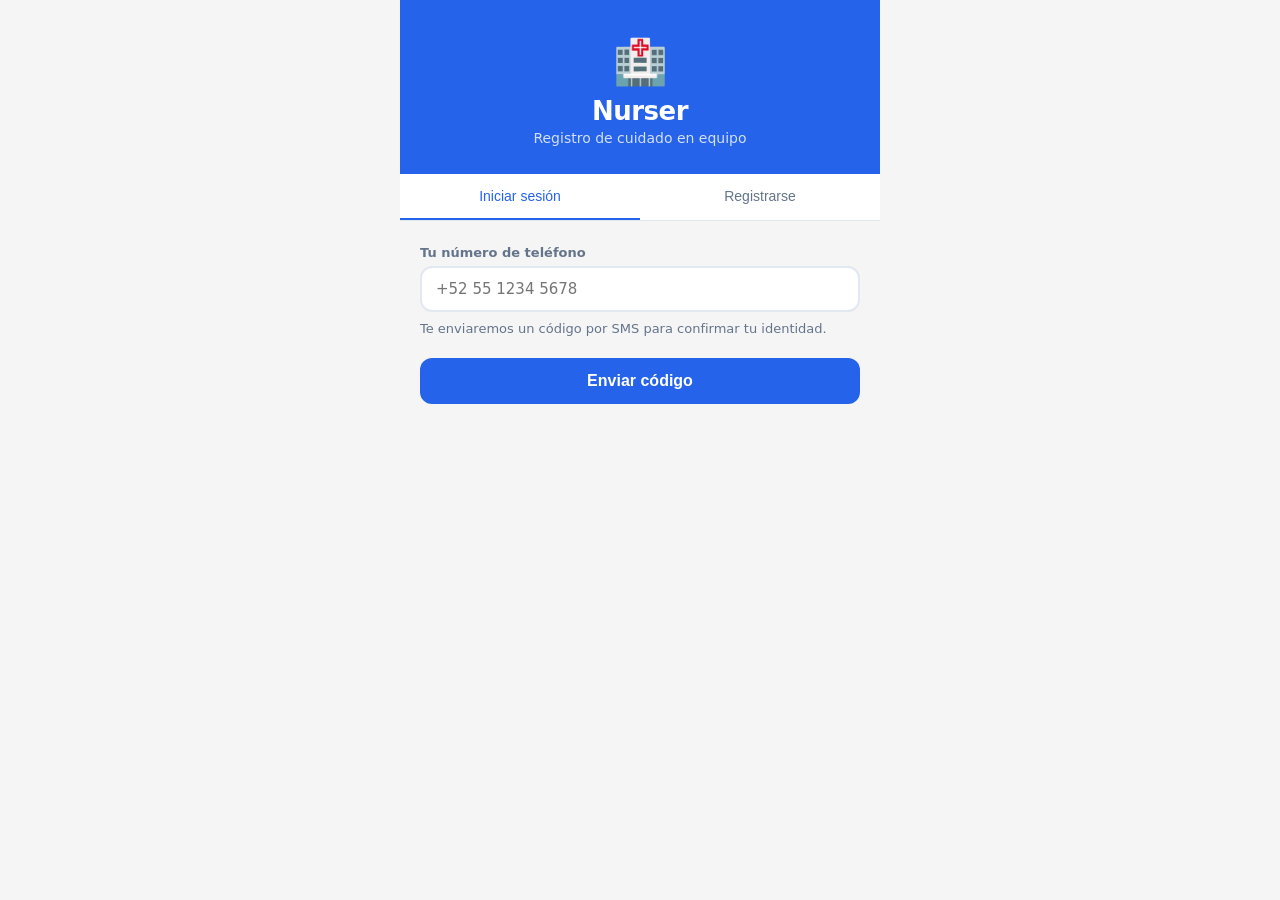
==== frontend/contributor.html @ 3cec0505 "Initial commit" ====
<!DOCTYPE html>
<html lang="es">
<head>
<meta charset="UTF-8">
<meta name="viewport" content="width=device-width, initial-scale=1.0, user-scalable=no">
<title>Nurser — Contribuidor</title>
<style>
  :root {
    --bg: #f5f5f5;
    --card: #ffffff;
    --primary: #2563eb;
    --primary-light: #dbeafe;
    --danger: #ef4444;
    --success: #22c55e;
    --text: #1e293b;
    --muted: #64748b;
    --border: #e2e8f0;
    --radius: 12px;
  }
  * { box-sizing: border-box; margin: 0; padding: 0; }
  body {
    font-family: -apple-system, BlinkMacSystemFont, 'Segoe UI', system-ui, sans-serif;
    background: var(--bg);
    color: var(--text);
    max-width: 480px;
    margin: 0 auto;
    min-height: 100dvh;
    display: flex;
    flex-direction: column;
  }

  /* ── Header ────────────────────────────── */
  header {
    background: var(--primary);
    color: #fff;
    padding: 14px 18px;
    display: flex;
    align-items: center;
    justify-content: space-between;
    position: sticky;
    top: 0;
    z-index: 100;
  }
  header h1 { font-size: 17px; font-weight: 600; }
  header .team-info {
    font-size: 12px; opacity: .85;
    white-space: nowrap; overflow: hidden; text-overflow: ellipsis;
    max-width: 240px;
    cursor: pointer;
  }
  header .team-info::after {
    content: ' ℹ️';
    font-size: 10px;
  }
  .header-right {
    display: flex; align-items: center; gap: 10px;
  }
  .user-badge {
    background: rgba(255,255,255,.2);
    padding: 4px 10px;
    border-radius: 20px;
    font-size: 13px;
  }
  .gear-btn {
    background: none; border: none; color: #fff;
    font-size: 20px; cursor: pointer; padding: 4px;
    -webkit-tap-highlight-color: transparent;
  }

  /* ── Shift banner ──────────────────────── */
  .shift-banner {
    background: #ecfdf5;
    border-bottom: 1px solid #bbf7d0;
    padding: 10px 18px;
    display: flex;
    align-items: center;
    justify-content: space-between;
    font-size: 13px;
    color: #166534;
  }
  .shift-banner.off {
    background: #fef9c3;
    border-color: #fde68a;
    color: #92400e;
  }
  .shift-btn {
    padding: 6px 14px;
    border: none;
    border-radius: 8px;
    font-size: 13px;
    font-weight: 600;
    cursor: pointer;
  }
  .shift-btn.start { background: var(--success); color: #fff; }
  .shift-btn.end   { background: var(--danger); color: #fff; }

  /* ── Tabs ───────────────────────────────── */
  .tabs {
    display: flex;
    border-bottom: 1px solid var(--border);
    background: var(--card);
    position: sticky;
    top: 53px;
    z-index: 90;
  }
  .tab {
    flex: 1;
    padding: 12px 0;
    text-align: center;
    font-size: 14px;
    font-weight: 500;
    color: var(--muted);
    background: none;
    border: none;
    cursor: pointer;
    border-bottom: 2px solid transparent;
    transition: .15s;
  }
  .tab.active { color: var(--primary); border-bottom-color: var(--primary); }

  /* ── Panels ─────────────────────────────── */
  .panel { display: none; flex: 1; overflow-y: auto; padding: 14px; }
  .panel.active { display: block; }

  /* ── Quick Event Buttons ────────────────── */
  .event-grid {
    display: grid;
    grid-template-columns: 1fr 1fr;
    gap: 12px;
    margin-bottom: 16px;
  }
  .event-btn {
    display: flex;
    flex-direction: column;
    align-items: center;
    justify-content: center;
    gap: 6px;
    padding: 20px 10px;
    background: var(--card);
    border: 2px solid var(--border);
    border-radius: var(--radius);
    font-size: 14px;
    font-weight: 500;
    cursor: pointer;
    transition: .15s;
    -webkit-tap-highlight-color: transparent;
  }
  .event-btn:active {
    border-color: var(--primary);
    background: var(--primary-light);
    transform: scale(.97);
  }
  .event-btn .icon { font-size: 28px; }

  /* ── Modal ──────────────────────────────── */
  .modal-overlay {
    display: none;
    position: fixed; inset: 0;
    background: rgba(0,0,0,.4);
    z-index: 200;
    align-items: flex-end;
    justify-content: center;
  }
  .modal-overlay.open { display: flex; }
  .modal {
    background: var(--card);
    width: 100%;
    max-width: 480px;
    border-radius: 16px 16px 0 0;
    padding: 20px;
    max-height: 85dvh;
    overflow-y: auto;
    animation: slideUp .2s ease;
  }
  @keyframes slideUp {
    from { transform: translateY(40px); opacity: 0; }
    to   { transform: translateY(0); opacity: 1; }
  }
  .modal h3 {
    font-size: 17px;
    margin-bottom: 16px;
    display: flex;
    align-items: center;
    gap: 8px;
  }
  .modal-close {
    margin-left: auto;
    background: none;
    border: none;
    font-size: 22px;
    cursor: pointer;
    color: var(--muted);
  }

  /* ── Form elements ──────────────────────── */
  .field-group { margin-bottom: 16px; }
  .field-group label {
    display: block;
    font-size: 13px;
    font-weight: 600;
    color: var(--muted);
    margin-bottom: 6px;
  }
  .radio-group { display: flex; gap: 8px; flex-wrap: wrap; }
  .radio-pill input { display: none; }
  .radio-pill span {
    display: inline-block;
    padding: 8px 16px;
    border: 2px solid var(--border);
    border-radius: 20px;
    font-size: 14px;
    cursor: pointer;
    transition: .15s;
  }
  .radio-pill input:checked + span {
    border-color: var(--primary);
    background: var(--primary-light);
    color: var(--primary);
    font-weight: 600;
  }
  .checkbox-group { display: flex; flex-direction: column; gap: 8px; }
  .check-item {
    display: flex; align-items: center; gap: 10px;
    padding: 8px 12px;
    background: var(--bg);
    border-radius: 8px;
    font-size: 14px;
    cursor: pointer;
  }
  .check-item input[type="checkbox"] {
    width: 20px; height: 20px;
    accent-color: var(--primary);
  }
  input[type="text"], input[type="datetime-local"], textarea {
    width: 100%;
    padding: 10px 12px;
    border: 2px solid var(--border);
    border-radius: 8px;
    font-size: 14px;
    font-family: inherit;
    transition: .15s;
  }
  input:focus, textarea:focus {
    outline: none;
    border-color: var(--primary);
  }
  textarea { resize: vertical; min-height: 60px; }
  .slider-row {
    display: flex; align-items: center; gap: 12px;
  }
  .slider-row input[type="range"] {
    flex: 1;
    accent-color: var(--primary);
    height: 28px;
  }
  .slider-val {
    min-width: 36px;
    text-align: center;
    font-weight: 700;
    font-size: 18px;
    color: var(--primary);
  }
  .toggle-row {
    display: flex; align-items: center; gap: 12px;
    padding: 8px 0;
  }
  .toggle {
    width: 48px; height: 28px;
    background: #cbd5e1;
    border-radius: 14px;
    position: relative;
    cursor: pointer;
    transition: .2s;
    flex-shrink: 0;
  }
  .toggle.on { background: var(--primary); }
  .toggle::after {
    content: '';
    position: absolute;
    top: 3px; left: 3px;
    width: 22px; height: 22px;
    background: #fff;
    border-radius: 50%;
    transition: .2s;
  }
  .toggle.on::after { left: 23px; }
  .btn-save {
    width: 100%;
    padding: 14px;
    background: var(--primary);
    color: #fff;
    border: none;
    border-radius: var(--radius);
    font-size: 16px;
    font-weight: 600;
    cursor: pointer;
    margin-top: 8px;
  }
  .btn-save:active { opacity: .85; }

  /* ── Timeline ───────────────────────────── */
  .timeline-item {
    display: flex;
    gap: 12px;
    padding: 12px 0;
    border-bottom: 1px solid var(--border);
  }
  .tl-icon {
    width: 40px; height: 40px;
    border-radius: 10px;
    display: flex; align-items: center; justify-content: center;
    font-size: 20px;
    flex-shrink: 0;
  }
  .tl-body { flex: 1; }
  .tl-head {
    display: flex;
    justify-content: space-between;
    align-items: baseline;
    margin-bottom: 2px;
  }
  .tl-type { font-weight: 600; font-size: 14px; }
  .tl-time { font-size: 12px; color: var(--muted); }
  .tl-detail { font-size: 13px; color: var(--muted); }
  .tl-user { font-size: 12px; color: var(--primary); margin-top: 2px; }
  .tl-note {
    margin-top: 4px;
    font-size: 12px;
    font-style: italic;
    color: #78716c;
    background: #fafaf9;
    padding: 4px 8px;
    border-radius: 6px;
  }

  /* ── Pinned note ─────────────────────────── */
  .pinned-note {
    background: #eff6ff;
    border: 1px solid #bfdbfe;
    border-radius: var(--radius);
    padding: 14px;
    margin: 14px;
    margin-bottom: 0;
  }
  .pinned-head {
    display: flex; align-items: center; justify-content: space-between;
    margin-bottom: 6px;
  }
  .pinned-head h4 { font-size: 13px; color: var(--primary); margin: 0; }
  .pinned-edit-btn {
    background: none; border: 1px solid var(--primary);
    color: var(--primary); font-size: 12px; font-weight: 600;
    padding: 3px 10px; border-radius: 8px; cursor: pointer;
  }
  .pinned-edit-btn:active { background: var(--primary-light); }
  .pinned-note p { font-size: 13px; }
  .pinned-note .pinned-meta {
    font-size: 11px; color: var(--muted); margin-top: 6px;
  }

  /* ── Description modal ──────────────────── */
  .desc-modal-body {
    font-size: 14px; line-height: 1.5;
    white-space: pre-wrap;
  }

  /* ── Toast ──────────────────────────────── */
  .toast {
    position: fixed;
    bottom: 30px; left: 50%; transform: translateX(-50%);
    background: #1e293b;
    color: #fff;
    padding: 10px 20px;
    border-radius: 24px;
    font-size: 14px;
    z-index: 999;
    opacity: 0;
    transition: .3s;
    pointer-events: none;
  }
  .toast.show { opacity: 1; }

  /* ── Teams panel (full-screen overlay) ── */
  .teams-overlay {
    display: none; position: fixed; inset: 0;
    background: var(--bg);
    z-index: 300;
    flex-direction: column;
    overflow-y: auto;
  }
  .teams-overlay.open { display: flex; }
  .tp-header {
    background: var(--primary); color: #fff;
    padding: 14px 18px;
    display: flex; align-items: center; justify-content: space-between;
    position: sticky; top: 0; z-index: 301;
  }
  .tp-header h2 { font-size: 17px; font-weight: 600; }
  .tp-close {
    background: none; border: none; color: #fff;
    font-size: 22px; cursor: pointer; padding: 4px;
  }
  .tp-section-title {
    font-size: 11px; font-weight: 700; text-transform: uppercase;
    letter-spacing: .5px; color: var(--muted);
    padding: 16px 18px 6px;
  }
  .tp-team-card {
    background: var(--card);
    border: 1px solid var(--border);
    border-radius: var(--radius);
    margin: 6px 14px;
    padding: 14px;
    cursor: pointer;
    transition: .1s;
  }
  .tp-team-card:active { border-color: var(--primary); }
  .tp-team-card.active {
    border-color: var(--primary);
    background: var(--primary-light);
  }
  .tp-team-top {
    display: flex; align-items: center; gap: 12px;
    margin-bottom: 8px;
  }
  .tp-team-icon {
    width: 44px; height: 44px; border-radius: 12px;
    display: flex; align-items: center; justify-content: center;
    font-size: 22px; flex-shrink: 0;
    background: var(--primary-light);
  }
  .tp-team-name { font-size: 15px; font-weight: 600; flex: 1; }
  .tp-team-meta {
    font-size: 12px; color: var(--muted);
    margin-bottom: 10px;
  }
  .tp-team-meta .tp-role-badge {
    font-size: 11px; padding: 2px 8px; border-radius: 8px;
    font-weight: 600; display: inline-block;
  }
  .tp-team-desc {
    font-size: 13px; color: var(--muted);
    display: -webkit-box; -webkit-line-clamp: 2;
    -webkit-box-orient: vertical; overflow: hidden;
    margin-bottom: 10px;
  }
  .tp-team-actions {
    display: flex; gap: 8px; align-items: center;
  }
  .tp-btn {
    padding: 7px 14px;
    border-radius: 8px; font-size: 13px; font-weight: 600;
    cursor: pointer; border: none; transition: .15s;
  }
  .tp-btn:active { opacity: .8; }
  .tp-btn-go {
    background: var(--primary); color: #fff;
  }
  .tp-btn-edit {
    background: transparent; color: var(--primary);
    border: 1px solid var(--primary);
  }
  .tp-notif-row {
    display: flex; align-items: center; gap: 10px;
    font-size: 12px; color: var(--muted);
    margin-top: 8px; padding-top: 8px;
    border-top: 1px solid var(--border);
  }
  .tp-notif-row span { flex: 1; }
  .tp-toggle {
    width: 40px; height: 24px; background: #cbd5e1;
    border-radius: 12px; position: relative; cursor: pointer;
    transition: .2s; flex-shrink: 0;
  }
  .tp-toggle.on { background: var(--primary); }
  .tp-toggle::after {
    content: ''; position: absolute;
    top: 2px; left: 2px; width: 20px; height: 20px;
    background: #fff; border-radius: 50%; transition: .2s;
  }
  .tp-toggle.on::after { left: 18px; }
  .tp-create-btn {
    display: flex; align-items: center; justify-content: center; gap: 8px;
    margin: 12px 14px;
    padding: 14px;
    border: 2px dashed var(--primary);
    border-radius: var(--radius);
    background: var(--primary-light);
    color: var(--primary);
    font-size: 14px; font-weight: 600;
    cursor: pointer;
  }
  .tp-create-btn:active { background: #bfdbfe; }
  .tp-footer {
    margin-top: auto;
    border-top: 1px solid var(--border);
    padding: 8px 0;
  }
  .tp-footer-item {
    display: flex; align-items: center; gap: 12px;
    padding: 14px 18px;
    font-size: 14px; cursor: pointer;
    transition: .1s;
  }
  .tp-footer-item:active { background: var(--border); }
  .tp-footer-item .tp-fi-icon { font-size: 18px; width: 24px; text-align: center; }

  /* ── Notification popup ──────────────────── */
  .notif-popup {
    position: fixed; top: 0; left: 50%; transform: translateX(-50%);
    max-width: 480px; width: 100%; z-index: 250;
    padding: 10px 14px;
    animation: slideDown .3s ease;
  }
  @keyframes slideDown {
    from { transform: translate(-50%, -100%); }
    to   { transform: translate(-50%, 0); }
  }
  .notif-card {
    background: #fff; border: 1px solid var(--border);
    border-radius: var(--radius);
    box-shadow: 0 4px 20px rgba(0,0,0,.15);
    padding: 14px;
    display: flex; gap: 12px; align-items: flex-start;
  }
  .notif-icon { font-size: 24px; flex-shrink: 0; }
  .notif-body { flex: 1; }
  .notif-title { font-size: 14px; font-weight: 600; }
  .notif-text { font-size: 13px; color: var(--muted); margin-top: 2px; }
  .notif-time { font-size: 11px; color: var(--muted); }
  .notif-dismiss {
    background: none; border: none; font-size: 18px;
    color: var(--muted); cursor: pointer;
  }

  /* ── Team status panel ──────────────────── */
  .shift-banner { cursor: pointer; }
  .shift-banner .banner-chevron { font-size: 11px; opacity: .6; margin-left: 4px; }
  .status-panel {
    background: var(--card);
    border-bottom: 2px solid var(--border);
    max-height: 0; overflow: hidden;
    transition: max-height .25s ease;
  }
  .status-panel.open { max-height: 400px; }
  .status-panel-inner { padding: 10px 18px 14px; }
  .status-panel h5 {
    font-size: 11px; font-weight: 700; text-transform: uppercase;
    letter-spacing: .5px; color: var(--muted); margin-bottom: 8px;
  }
  .status-member-row {
    display: flex; align-items: center; gap: 10px;
    padding: 6px 0; border-bottom: 1px solid var(--border);
    font-size: 13px;
  }
  .status-member-row:last-child { border-bottom: none; }
  .status-dot {
    width: 10px; height: 10px; border-radius: 50%; flex-shrink: 0;
  }
  .status-dot.active { background: #22c55e; }
  .status-dot.inactive { background: #cbd5e1; }
  .status-member-name { flex: 1; font-weight: 500; }
  .status-member-time { font-size: 11px; color: var(--muted); }

  /* ── End shift confirmation ─────────────── */
  .confirm-section {
    background: #fef2f2;
    border: 1px solid #fecaca;
    border-radius: 10px;
    padding: 12px;
    margin-bottom: 14px;
  }
  .confirm-section h4 {
    font-size: 13px; color: var(--danger); margin-bottom: 4px;
  }
  .confirm-section p {
    font-size: 12px; color: #991b1b;
  }
</style>
</head>
<body>

<!-- ═══ HEADER ═══ -->
<header>
  <div>
    <h1 id="teamNameHeader">Cargando...</h1>
    <div class="team-info" id="teamDescSnippet" onclick="openDescriptionModal()"></div>
  </div>
  <div class="header-right">
    <div class="user-badge" id="userBadge">...</div>
    <button class="gear-btn" onclick="openTeamsPanel()" aria-label="Menú">⚙️</button>
  </div>
</header>

<!-- ═══ SHIFT BANNER ═══ -->
<div class="shift-banner" id="shiftBanner" onclick="toggleStatusPanel()">
  <span id="shiftLabel">🟢 Turno activo desde <b id="shiftTime">08:00</b></span><span class="banner-chevron" id="bannerChevron">▼</span>
  <button class="shift-btn end" id="shiftBtn" onclick="event.stopPropagation(); toggleShift()">Terminar turno</button>
</div>
<div class="status-panel" id="statusPanel">
  <div class="status-panel-inner">
    <h5>Estado del equipo</h5>
    <div id="statusMemberList">Cargando...</div>
  </div>
</div>

<!-- ═══ PINNED NOTE (visible on all panels) ═══ -->
<div class="pinned-note" id="pinnedNote">
  <div class="pinned-head">
    <h4>📌 Nota fijada</h4>
    <button class="pinned-edit-btn" onclick="openPinnedEditor()">✏️ Editar</button>
  </div>
  <p id="pinnedText">Paciente durmió bien. Comió cena completa. Pendiente medicamento de las 8am (Metformina). Verificar presión arterial.</p>
  <div class="pinned-meta" id="pinnedMeta">Lupe · 07:55</div>
</div>

<!-- ═══ TABS ═══ -->
<div class="tabs">
  <button class="tab active" data-tab="events">⚡ Registrar</button>
  <button class="tab" data-tab="timeline">📋 Línea de tiempo</button>
</div>

<!-- ═══ PANEL: Quick Events ═══ -->
<div class="panel active" id="events">
  <div class="event-grid" id="eventGrid">
    <!-- rendered by JS -->
  </div>
</div>

<!-- ═══ PANEL: Timeline ═══ -->
<div class="panel" id="timeline">
  <div id="timelineList">
    <!-- populated by JS -->
  </div>
</div>

<!-- ═══ MODAL ═══ -->
<div class="modal-overlay" id="modalOverlay">
  <div class="modal" id="modalContent">
    <!-- filled dynamically -->
  </div>
</div>

<!-- ═══ TEAMS PANEL (full-screen) ═══ -->
<div class="teams-overlay" id="teamsPanel">
  <div class="tp-header">
    <h2>Mis equipos</h2>
    <button class="tp-close" onclick="closeTeamsPanel()">✕</button>
  </div>

  <div id="teamsCardList" style="flex:1;overflow-y:auto;padding-bottom:10px"></div>

  <div style="padding:0 14px 6px">
    <div class="tp-create-btn" onclick="openCreateTeamModal()">＋ Crear nuevo equipo</div>
    <div class="tp-create-btn" style="margin-top:6px;background:transparent;color:var(--primary);border-style:solid" onclick="openJoinTeamModal()">🔗 Unirse con código</div>
  </div>

  <div class="tp-footer">
    <div class="tp-footer-item" onclick="window.location.href='profile.html'">
      <span class="tp-fi-icon">👤</span> Mi perfil
    </div>
    <div class="tp-footer-item" onclick="doLogout()">
      <span class="tp-fi-icon">🚪</span> <span style="color:var(--danger)">Cerrar sesión</span>
    </div>
  </div>
</div>

<!-- ═══ NOTIFICATION POPUP (demo) ═══ -->
<div class="notif-popup" id="notifPopup" style="display:none">
  <div class="notif-card">
    <span class="notif-icon">🔴</span>
    <div class="notif-body">
      <div class="notif-title">Fin de turno — Lupe</div>
      <div class="notif-text">Lupe terminó su turno en Cuidado de Sandra</div>
      <div class="notif-time" id="notifTime"></div>
    </div>
    <button class="notif-dismiss" onclick="dismissNotif()">✕</button>
  </div>
</div>

<!-- ═══ TOAST ═══ -->
<div class="toast" id="toast"></div>

<script>
const API_BASE = '';

// ── State ──
let currentUser = null;
let activeTeam = null;
let teamsCache = [];
let eventTypesCache = [];
let shiftEventType = null;
let shiftActive = false;
let currentModal = null;
let pinnedNoteText = '';

const fmt = d => d.toTimeString().slice(0, 5);

// ── XSS-safe helper ──
function escHtml(s) {
  return String(s ?? '').replace(/&/g,'&amp;').replace(/</g,'&lt;').replace(/>/g,'&gt;').replace(/"/g,'&quot;');
}

// ── Authenticated fetch ──
async function apiFetch(path, opts = {}) {
  return fetch(API_BASE + path, { credentials: 'include', ...opts });
}

// ── Init ──
async function init() {
  try {
    const r = await apiFetch('/users/me');
    if (!r.ok) { window.location.replace('login.html'); return; }
    currentUser = await r.json();
  } catch {
    window.location.replace('login.html'); return;
  }

  document.getElementById('userBadge').textContent = (currentUser.name || '?').split(' ')[0];

  const tr = await apiFetch('/teams');
  if (!tr.ok) { showToast('Error cargando equipos'); return; }
  teamsCache = await tr.json();

  if (!teamsCache.length) {
    showNoTeamsState(); return;
  }

  const params = new URLSearchParams(window.location.search);
  const paramId = params.get('team_id');
  const storedId = paramId || localStorage.getItem('activeTeamId');
  activeTeam = teamsCache.find(t => t.id === storedId) || teamsCache[0];
  localStorage.setItem('activeTeamId', activeTeam.id);

  updateHeader();
  await loadEventTypes();
  await loadTimeline();
  await loadNotices();
  renderTeamsPanel();
}

function showNoTeamsState() {
  document.getElementById('teamNameHeader').textContent = 'Sin equipos';
  document.getElementById('teamDescSnippet').textContent = '';
  document.getElementById('eventGrid').innerHTML = `
    <div style="grid-column:1/-1;padding:24px;text-align:center;color:var(--muted);font-size:14px">
      Sin equipos todavía.<br>Crea uno o únete con un código de invitación usando ⚙️
    </div>`;
  renderTeamsPanel();
}

function updateHeader() {
  if (!activeTeam) return;
  document.getElementById('teamNameHeader').textContent = activeTeam.name;
  document.getElementById('teamDescSnippet').textContent = activeTeam.description || '';
}

// ── Event types ──
async function loadEventTypes() {
  const r = await apiFetch(`/teams/${activeTeam.id}/event-types`);
  if (!r.ok) return;
  eventTypesCache = await r.json();
  shiftEventType = eventTypesCache.find(et => et.is_header && et.is_active !== 0) || null;
  renderEventGrid();
  if (!shiftEventType) {
    document.getElementById('shiftBanner').style.display = 'none';
  }
}

function renderEventGrid() {
  const grid = document.getElementById('eventGrid');
  const logTypes = eventTypesCache.filter(et => !et.is_header && et.is_active !== 0);
  if (!logTypes.length) {
    grid.innerHTML = `<div style="grid-column:1/-1;padding:24px;text-align:center;color:var(--muted);font-size:13px">Sin tipos de evento. El administrador debe crearlos.</div>`;
    return;
  }
  grid.innerHTML = logTypes.map(et => `
    <button class="event-btn" onclick="openEventModal('${et.id}')">
      <span class="icon">${et.icon || '📝'}</span>
      ${escHtml(et.name)}
    </button>
  `).join('');
}

// ── Dynamic event modal ──
function openEventModal(etId) {
  currentModal = etId;
  const et = eventTypesCache.find(x => x.id === etId);
  if (!et) return;

  const now = new Date();
  const isoLocal = new Date(now.getTime() - now.getTimezoneOffset() * 60000).toISOString().slice(0, 16);

  let fieldsHtml = '';
  if (et.field_type === 'boolean') {
    fieldsHtml = `
      <div class="field-group">
        <div class="toggle-row">
          <div class="toggle on" id="etToggle" onclick="this.classList.toggle('on')"></div>
          <span>${escHtml(et.name)}</span>
        </div>
      </div>`;
  } else if (et.field_type === 'dropdown') {
    const opts = safeParseJSON(et.options, []);
    fieldsHtml = `
      <div class="field-group">
        <label>${escHtml(et.name)}</label>
        <div class="radio-group">
          ${opts.map((o, i) => `
            <label class="radio-pill">
              <input type="radio" name="etOption" value="${escHtml(o)}" ${i === 0 ? 'checked' : ''}>
              <span>${escHtml(o)}</span>
            </label>`).join('')}
        </div>
      </div>`;
  } else if (et.field_type === 'multi_select') {
    const opts = safeParseJSON(et.options, []);
    fieldsHtml = `
      <div class="field-group">
        <label>${escHtml(et.name)}</label>
        <div class="checkbox-group">
          ${opts.map(o => `
            <label class="check-item">
              <input type="checkbox" value="${escHtml(o)}"> ${escHtml(o)}
            </label>`).join('')}
        </div>
      </div>`;
  } else if (et.field_type === 'numeric') {
    fieldsHtml = `
      <div class="field-group">
        <label>${escHtml(et.name)}</label>
        <input type="number" id="etNumeric" value="0" style="width:100%;padding:10px 12px;border:2px solid var(--border);border-radius:8px;font-size:16px;font-family:inherit">
      </div>`;
  } else if (et.field_type === 'text') {
    fieldsHtml = `
      <div class="field-group">
        <label>${escHtml(et.name)}</label>
        <textarea id="etText" rows="3" placeholder="Escribe aquí..."></textarea>
      </div>`;
  }
  // timestamp_event: no extra field beyond timestamp

  document.getElementById('modalContent').innerHTML = `
    <h3>${escHtml(et.icon || '📝')} ${escHtml(et.name)}
      <button class="modal-close" onclick="closeModal()">✕</button>
    </h3>
    <div class="field-group">
      <label>Hora del evento</label>
      <input type="datetime-local" id="eventTime" value="${isoLocal}">
    </div>
    ${fieldsHtml}
    <div class="field-group">
      <label>Comentario (opcional)</label>
      <textarea id="eventComment" placeholder="Agregar nota..."></textarea>
    </div>
    <button class="btn-save" onclick="saveEvent('${etId}')">Guardar</button>
  `;
  document.getElementById('modalOverlay').classList.add('open');
}

function getEventValue(et) {
  if (et.field_type === 'boolean') {
    return document.getElementById('etToggle')?.classList.contains('on') ? 'true' : 'false';
  } else if (et.field_type === 'dropdown') {
    return document.querySelector('input[name="etOption"]:checked')?.value || '';
  } else if (et.field_type === 'multi_select') {
    return [...document.querySelectorAll('.checkbox-group input:checked')].map(c => c.value).join(', ');
  } else if (et.field_type === 'numeric') {
    return document.getElementById('etNumeric')?.value || '0';
  } else if (et.field_type === 'text') {
    return document.getElementById('etText')?.value || '';
  }
  return null;
}

async function saveEvent(etId) {
  const et = eventTypesCache.find(x => x.id === etId);
  if (!et) return;

  const rawTime = document.getElementById('eventTime')?.value || '';
  const timestamp = rawTime ? rawTime + ':00' : new Date().toISOString().slice(0, 19);
  const noteVal = document.getElementById('eventComment')?.value.trim() || null;
  const eventValue = getEventValue(et);

  const btn = document.querySelector('#modalContent .btn-save');
  if (btn) { btn.disabled = true; btn.textContent = 'Guardando...'; }

  try {
    const r = await apiFetch('/events', {
      method: 'POST',
      headers: { 'Content-Type': 'application/json' },
      body: JSON.stringify({
        team_id: activeTeam.id,
        event_type_id: etId,
        event_value: eventValue || null,
        timestamp,
        note: noteVal
      })
    });
    if (!r.ok) throw new Error();
    closeModal();
    showToast(`✅ ${et.name} registrado`);
    await loadTimeline();
  } catch {
    showToast('❌ Error al guardar evento');
    if (btn) { btn.disabled = false; btn.textContent = 'Guardar'; }
  }
}

// ── Timeline ──
async function loadTimeline() {
  if (!activeTeam) return;
  const r = await apiFetch(`/events?team_id=${activeTeam.id}&limit=50`);
  if (!r.ok) return;
  const events = await r.json();
  renderTimeline(events);

  // Detect MY shift status (isolated to the current user)
  if (shiftEventType && currentUser) {
    try {
      const sr = await apiFetch(`/events?team_id=${activeTeam.id}&caregiver_id=${currentUser.id}&limit=10`);
      if (sr.ok) {
        const myEvents = await sr.json();
        const myShiftEvents = myEvents.filter(e => e.event_type_id === shiftEventType.id);
        if (myShiftEvents.length > 0) {
          const last = myShiftEvents[0];
          shiftActive = last.event_value !== 'end';
          updateShiftUI(shiftActive ? last.timestamp : null);
        } else {
          shiftActive = false;
          updateShiftUI(null);
        }
      }
    } catch { /* keep current state */ }
  }
}

function renderTimeline(events) {
  const list = document.getElementById('timelineList');
  if (!events.length) {
    list.innerHTML = '<p style="text-align:center;color:var(--muted);padding:24px;font-size:13px;">Sin eventos registrados aún.</p>';
    return;
  }
  list.innerHTML = events.map(e => {
    const timeStr = (e.timestamp || '').slice(11, 16);
    return `
      <div class="timeline-item">
        <div class="tl-icon" style="background:${e.color || '#f1f5f9'}">${e.icon || '📝'}</div>
        <div class="tl-body">
          <div class="tl-head">
            <span class="tl-type">${escHtml(e.event_type_name)}</span>
            <span class="tl-time">${escHtml(timeStr)}</span>
          </div>
          ${e.event_value ? `<div class="tl-detail">${escHtml(e.event_value)}</div>` : ''}
          <div class="tl-user">${escHtml(e.caregiver_name)}</div>
          ${e.note ? `<div class="tl-note">"${escHtml(e.note)}"</div>` : ''}
        </div>
      </div>`;
  }).join('');
}

// ── Shift ──
function updateShiftUI(startTimestamp) {
  if (!shiftEventType) return;
  const banner = document.getElementById('shiftBanner');
  const btn = document.getElementById('shiftBtn');
  const label = document.getElementById('shiftLabel');
  banner.style.display = '';
  if (shiftActive && startTimestamp) {
    const t = startTimestamp.slice(11, 16);
    banner.classList.remove('off');
    btn.className = 'shift-btn end';
    btn.textContent = 'Terminar turno';
    label.innerHTML = `🟢 Turno activo desde <b>${t}</b>`;
  } else {
    banner.classList.add('off');
    btn.className = 'shift-btn start';
    btn.textContent = 'Iniciar turno';
    label.innerHTML = '⏸️ Sin turno activo';
  }
}

function toggleShift() {
  if (!shiftEventType) { showToast('Sin tipo de turno configurado'); return; }
  if (shiftActive) {
    openEndShiftModal();
  } else {
    startShift();
  }
}

async function startShift() {
  const now = new Date();
  const ts = new Date(now.getTime() - now.getTimezoneOffset() * 60000).toISOString().slice(0, 19);
  try {
    const r = await apiFetch('/events', {
      method: 'POST',
      headers: { 'Content-Type': 'application/json' },
      body: JSON.stringify({ team_id: activeTeam.id, event_type_id: shiftEventType.id, event_value: 'start', timestamp: ts, note: null })
    });
    if (!r.ok) throw new Error();
    shiftActive = true;
    updateShiftUI(ts);
    showToast('🟢 Turno iniciado');
    await loadTimeline();
  } catch {
    showToast('❌ Error al iniciar turno');
  }
}

function openEndShiftModal() {
  currentModal = '__endshift__';
  document.getElementById('modalContent').innerHTML = `
    <h3>🔴 Terminar turno <button class="modal-close" onclick="closeModal()">✕</button></h3>
    <div class="confirm-section">
      <h4>¿Estás segura que deseas terminar tu turno?</h4>
      <p>Se registrará como evento en la línea de tiempo.</p>
    </div>
    <button class="btn-save" style="background:var(--danger)" onclick="confirmEndShift()">Confirmar fin de turno</button>
  `;
  document.getElementById('modalOverlay').classList.add('open');
}

async function confirmEndShift() {
  const now = new Date();
  const ts = new Date(now.getTime() - now.getTimezoneOffset() * 60000).toISOString().slice(0, 19);
  try {
    const r = await apiFetch('/events', {
      method: 'POST',
      headers: { 'Content-Type': 'application/json' },
      body: JSON.stringify({ team_id: activeTeam.id, event_type_id: shiftEventType.id, event_value: 'end', timestamp: ts, note: null })
    });
    if (!r.ok) throw new Error();
    shiftActive = false;
    updateShiftUI(null);
    closeModal();
    showToast('🔴 Turno terminado');
    await loadTimeline();
  } catch {
    showToast('❌ Error al terminar turno');
  }
}

// ── Team status panel ──
let statusPanelOpen = false;

function toggleStatusPanel() {
  statusPanelOpen = !statusPanelOpen;
  document.getElementById('statusPanel').classList.toggle('open', statusPanelOpen);
  document.getElementById('bannerChevron').textContent = statusPanelOpen ? '▲' : '▼';
  if (statusPanelOpen) loadStatusPanel();
}

async function loadStatusPanel() {
  if (!activeTeam) return;
  const listEl = document.getElementById('statusMemberList');
  listEl.textContent = 'Cargando...';
  try {
    const membersRes = await apiFetch(`/teams/${activeTeam.id}/members`);
    if (!membersRes.ok) throw new Error('members');
    const members = await membersRes.json();

    if (!members.length) {
      listEl.textContent = 'Sin miembros en el equipo.';
      return;
    }

    // Load shift events only if a shift event type is configured
    const lastStatus = {};
    if (shiftEventType) {
      const eventsRes = await apiFetch(`/events?team_id=${activeTeam.id}&limit=200`);
      if (eventsRes.ok) {
        const events = await eventsRes.json();
        for (const e of events) {
          if (e.event_type_id !== shiftEventType.id) continue;
          if (!lastStatus[e.caregiver_id]) lastStatus[e.caregiver_id] = e;
        }
      }
    }

    // Build rows: active first, then inactive, then no-data
    const rows = members.map(m => {
      const last = lastStatus[m.id];
      const active = last && last.event_value !== 'end';
      const timeStr = last ? (last.timestamp || '').slice(11, 16) : null;
      return { name: m.name, active, timeStr, hasData: !!last };
    });
    rows.sort((a, b) => b.active - a.active || b.hasData - a.hasData);

    listEl.innerHTML = rows.map(r => `
      <div class="status-member-row">
        <div class="status-dot ${r.active ? 'active' : 'inactive'}"></div>
        <span class="status-member-name">${escHtml(r.name)}</span>
        <span class="status-member-time">${r.active ? '🟢 desde ' + (r.timeStr || '?') : r.timeStr ? '🔴 hasta ' + r.timeStr : 'Sin actividad'}</span>
      </div>
    `).join('');
  } catch {
    listEl.textContent = 'Error cargando estado del equipo.';
  }
}

// ── Pinned note ──
async function loadNotices() {
  if (!activeTeam) return;
  const r = await apiFetch(`/teams/${activeTeam.id}/notices`);
  if (!r.ok) return;
  const data = await r.json();
  pinnedNoteText = data.team_notices || '';
  renderPinned();
}

function renderPinned() {
  const textEl = document.getElementById('pinnedText');
  const metaEl = document.getElementById('pinnedMeta');
  if (pinnedNoteText) {
    textEl.textContent = pinnedNoteText;
    textEl.style.color = '';
    textEl.style.fontStyle = '';
    metaEl.textContent = '';
  } else {
    textEl.textContent = 'Sin nota fijada. Toca "Editar" para agregar una.';
    textEl.style.color = 'var(--muted)';
    textEl.style.fontStyle = 'italic';
    metaEl.textContent = '';
  }
}

function openPinnedEditor() {
  currentModal = '__pinned__';
  document.getElementById('modalContent').innerHTML = `
    <h3>📌 Editar nota fijada <button class="modal-close" onclick="closeModal()">✕</button></h3>
    <p style="font-size:12px;color:var(--muted);margin-bottom:12px">Nota visible para todo el equipo.</p>
    <div class="field-group">
      <textarea id="pinnedInput" rows="5" style="min-height:120px">${escHtml(pinnedNoteText)}</textarea>
    </div>
    <button class="btn-save" onclick="savePinnedNote()">Guardar nota</button>
  `;
  document.getElementById('modalOverlay').classList.add('open');
}

async function savePinnedNote() {
  const newText = document.getElementById('pinnedInput')?.value.trim() || '';
  const btn = document.querySelector('#modalContent .btn-save');
  if (btn) { btn.disabled = true; btn.textContent = 'Guardando...'; }
  try {
    const r = await apiFetch(`/teams/${activeTeam.id}/notices`, {
      method: 'PATCH',
      headers: { 'Content-Type': 'application/json' },
      body: JSON.stringify({ team_notices: newText })
    });
    if (!r.ok) throw new Error();
    pinnedNoteText = newText;
    renderPinned();
    closeModal();
    showToast('📌 Nota fijada actualizada');
  } catch {
    showToast('❌ Error al guardar nota');
    if (btn) { btn.disabled = false; btn.textContent = 'Guardar nota'; }
  }
}

// ── Teams panel ──
function renderTeamsPanel() {
  const container = document.getElementById('teamsCardList');
  if (!teamsCache.length) {
    container.innerHTML = `<div style="padding:20px;text-align:center;color:var(--muted);font-size:13px;">Sin equipos. Crea uno o únete con un código de invitación.</div>`;
    return;
  }
  const activeId = activeTeam?.id;
  const active = teamsCache.find(t => t.id === activeId);
  const others = teamsCache.filter(t => t.id !== activeId);
  let html = '';
  if (active) {
    html += `<div class="tp-section-title">Equipo activo</div>${buildTeamCard(active, true)}`;
  }
  if (others.length) {
    html += `<div class="tp-section-title">Otros equipos</div>${others.map(t => buildTeamCard(t, false)).join('')}`;
  }
  container.innerHTML = html;
}

function buildTeamCard(team, isActive) {
  const roleStyles = {
    admin: 'background:#ede9fe;color:#7c3aed',
    contributor: 'background:#dbeafe;color:#2563eb',
    viewer: 'background:#f1f5f9;color:#64748b'
  };
  const roleLabels = { admin: 'Editor', contributor: 'Contribuidor', viewer: 'Visor' };
  const roleLabel = roleLabels[team.my_role] || team.my_role;
  const roleStyle = roleStyles[team.my_role] || '';
  const canAdmin = team.my_role === 'admin';
  return `
    <div class="tp-team-card ${isActive ? 'active' : ''}">
      <div class="tp-team-top">
        <div class="tp-team-icon">👥</div>
        <div class="tp-team-name">${escHtml(team.name)}</div>
      </div>
      <div class="tp-team-meta">
        <span class="tp-role-badge" style="${roleStyle}">${roleLabel}</span>
      </div>
      ${team.description ? `<div class="tp-team-desc">${escHtml(team.description)}</div>` : ''}
      <div class="tp-team-actions">
        ${isActive
          ? `<button class="tp-btn tp-btn-go" onclick="closeTeamsPanel();showToast('Ya estás en este equipo')">Ir al equipo</button>`
          : `<button class="tp-btn tp-btn-go" onclick="switchTeam('${team.id}')">Ir al equipo</button>`}
        ${canAdmin ? `<button class="tp-btn tp-btn-edit" onclick="window.location.href='admin.html?team_id=${team.id}'">Editar</button>` : ''}
      </div>
    </div>`;
}

async function switchTeam(teamId) {
  localStorage.setItem('activeTeamId', teamId);
  closeTeamsPanel();
  window.location.reload();
}

// ── Create / Join team modals ──
function openCreateTeamModal() {
  currentModal = '__createteam__';
  closeTeamsPanel();
  document.getElementById('modalContent').innerHTML = `
    <h3>➕ Crear equipo <button class="modal-close" onclick="closeModal()">✕</button></h3>
    <div class="field-group">
      <label>Nombre del equipo</label>
      <input type="text" id="newTeamName" placeholder="Ej: Cuidado de Sandra">
    </div>
    <div class="field-group">
      <label>Descripción / contexto del paciente (opcional)</label>
      <textarea id="newTeamDesc" rows="3" placeholder="Ej: Paciente femenina, 72 años, diabetes..."></textarea>
    </div>
    <button class="btn-save" onclick="doCreateTeam()">Crear equipo</button>
  `;
  document.getElementById('modalOverlay').classList.add('open');
}

async function doCreateTeam() {
  const name = document.getElementById('newTeamName').value.trim();
  const desc = document.getElementById('newTeamDesc').value.trim();
  if (!name) { showToast('⚠️ Ingresa el nombre del equipo'); return; }
  const btn = document.querySelector('#modalContent .btn-save');
  if (btn) { btn.disabled = true; btn.textContent = 'Creando...'; }
  try {
    const r = await apiFetch('/teams', {
      method: 'POST',
      headers: { 'Content-Type': 'application/json' },
      body: JSON.stringify({ name, description: desc || null })
    });
    if (!r.ok) throw new Error();
    const team = await r.json();
    localStorage.setItem('activeTeamId', team.id);
    closeModal();
    showToast('✅ Equipo creado');
    window.location.reload();
  } catch {
    showToast('❌ Error al crear equipo');
    if (btn) { btn.disabled = false; btn.textContent = 'Crear equipo'; }
  }
}

function openJoinTeamModal() {
  currentModal = '__jointeam__';
  closeTeamsPanel();
  document.getElementById('modalContent').innerHTML = `
    <h3>🔗 Unirse a equipo <button class="modal-close" onclick="closeModal()">✕</button></h3>
    <div class="field-group">
      <label>Código de invitación</label>
      <input type="text" id="inviteCodeInput" placeholder="XXXXXXXX" maxlength="8"
        style="font-size:22px;letter-spacing:5px;text-align:center;text-transform:uppercase;font-weight:700">
    </div>
    <button class="btn-save" onclick="doJoinTeam()">Unirse</button>
  `;
  document.getElementById('modalOverlay').classList.add('open');
  document.getElementById('inviteCodeInput').addEventListener('input', function() {
    this.value = this.value.toUpperCase();
  });
}

async function doJoinTeam() {
  const code = document.getElementById('inviteCodeInput').value.trim().toUpperCase();
  if (!code) { showToast('⚠️ Ingresa el código'); return; }
  const btn = document.querySelector('#modalContent .btn-save');
  if (btn) { btn.disabled = true; btn.textContent = 'Uniéndose...'; }
  try {
    const r = await apiFetch(`/teams/join/${code}`, {
      method: 'POST',
      headers: { 'Content-Type': 'application/json' }
    });
    if (!r.ok) {
      const d = await r.json().catch(() => ({}));
      throw new Error(d.detail || 'Código inválido');
    }
    const data = await r.json();
    localStorage.setItem('activeTeamId', data.team_id);
    closeModal();
    showToast(`✅ Te uniste a ${data.team_name}`);
    window.location.reload();
  } catch (e) {
    showToast(`❌ ${e.message}`);
    if (btn) { btn.disabled = false; btn.textContent = 'Unirse'; }
  }
}

// ── Description modal ──
function openDescriptionModal() {
  currentModal = '__desc__';
  const desc = activeTeam?.description || 'Sin descripción.';
  document.getElementById('modalContent').innerHTML = `
    <h3>ℹ️ Sobre el equipo <button class="modal-close" onclick="closeModal()">✕</button></h3>
    <div class="desc-modal-body">${escHtml(desc)}</div>
  `;
  document.getElementById('modalOverlay').classList.add('open');
}

// ── Modal helpers ──
function closeModal() {
  document.getElementById('modalOverlay').classList.remove('open');
  currentModal = null;
}

// ── Teams panel helpers ──
function openTeamsPanel() {
  renderTeamsPanel();
  document.getElementById('teamsPanel').classList.add('open');
}
function closeTeamsPanel() {
  document.getElementById('teamsPanel').classList.remove('open');
}

// ── Logout ──
async function doLogout() {
  await apiFetch('/auth/logout', { method: 'POST' }).catch(() => {});
  window.location.replace('login.html');
}

// ── Tabs ──
document.querySelectorAll('.tab').forEach(t => {
  t.addEventListener('click', () => {
    document.querySelectorAll('.tab').forEach(x => x.classList.remove('active'));
    document.querySelectorAll('.panel').forEach(x => x.classList.remove('active'));
    t.classList.add('active');
    document.getElementById(t.dataset.tab).classList.add('active');
  });
});

// ── Toast ──
function showToast(msg) {
  const t = document.getElementById('toast');
  t.textContent = msg;
  t.classList.add('show');
  setTimeout(() => t.classList.remove('show'), 2000);
}

// ── JSON helper ──
function safeParseJSON(s, fallback) {
  try { return JSON.parse(s); } catch { return fallback; }
}

// ── Notification popup dismiss (kept for future use) ──
function dismissNotif() {
  document.getElementById('notifPopup').style.display = 'none';
}

init();
</script>
</body>
</html>
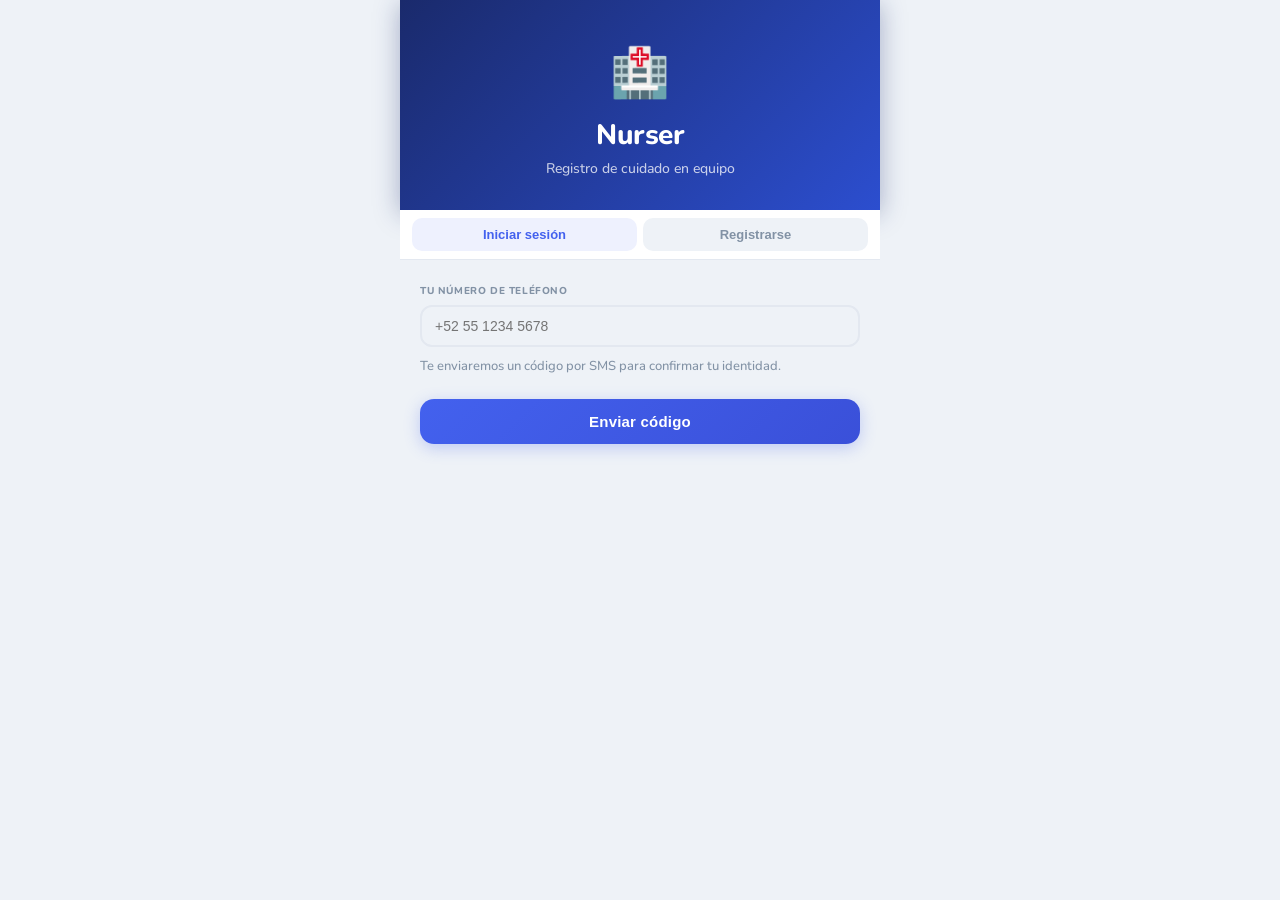
==== commit cf8f59c2: "after css redesign" ====
--- a/frontend/contributor.html
+++ b/frontend/contributor.html
@@ -4,579 +4,7 @@
 <meta charset="UTF-8">
 <meta name="viewport" content="width=device-width, initial-scale=1.0, user-scalable=no">
 <title>Nurser — Contribuidor</title>
-<style>
-  :root {
-    --bg: #f5f5f5;
-    --card: #ffffff;
-    --primary: #2563eb;
-    --primary-light: #dbeafe;
-    --danger: #ef4444;
-    --success: #22c55e;
-    --text: #1e293b;
-    --muted: #64748b;
-    --border: #e2e8f0;
-    --radius: 12px;
-  }
-  * { box-sizing: border-box; margin: 0; padding: 0; }
-  body {
-    font-family: -apple-system, BlinkMacSystemFont, 'Segoe UI', system-ui, sans-serif;
-    background: var(--bg);
-    color: var(--text);
-    max-width: 480px;
-    margin: 0 auto;
-    min-height: 100dvh;
-    display: flex;
-    flex-direction: column;
-  }
-
-  /* ── Header ────────────────────────────── */
-  header {
-    background: var(--primary);
-    color: #fff;
-    padding: 14px 18px;
-    display: flex;
-    align-items: center;
-    justify-content: space-between;
-    position: sticky;
-    top: 0;
-    z-index: 100;
-  }
-  header h1 { font-size: 17px; font-weight: 600; }
-  header .team-info {
-    font-size: 12px; opacity: .85;
-    white-space: nowrap; overflow: hidden; text-overflow: ellipsis;
-    max-width: 240px;
-    cursor: pointer;
-  }
-  header .team-info::after {
-    content: ' ℹ️';
-    font-size: 10px;
-  }
-  .header-right {
-    display: flex; align-items: center; gap: 10px;
-  }
-  .user-badge {
-    background: rgba(255,255,255,.2);
-    padding: 4px 10px;
-    border-radius: 20px;
-    font-size: 13px;
-  }
-  .gear-btn {
-    background: none; border: none; color: #fff;
-    font-size: 20px; cursor: pointer; padding: 4px;
-    -webkit-tap-highlight-color: transparent;
-  }
-
-  /* ── Shift banner ──────────────────────── */
-  .shift-banner {
-    background: #ecfdf5;
-    border-bottom: 1px solid #bbf7d0;
-    padding: 10px 18px;
-    display: flex;
-    align-items: center;
-    justify-content: space-between;
-    font-size: 13px;
-    color: #166534;
-  }
-  .shift-banner.off {
-    background: #fef9c3;
-    border-color: #fde68a;
-    color: #92400e;
-  }
-  .shift-btn {
-    padding: 6px 14px;
-    border: none;
-    border-radius: 8px;
-    font-size: 13px;
-    font-weight: 600;
-    cursor: pointer;
-  }
-  .shift-btn.start { background: var(--success); color: #fff; }
-  .shift-btn.end   { background: var(--danger); color: #fff; }
-
-  /* ── Tabs ───────────────────────────────── */
-  .tabs {
-    display: flex;
-    border-bottom: 1px solid var(--border);
-    background: var(--card);
-    position: sticky;
-    top: 53px;
-    z-index: 90;
-  }
-  .tab {
-    flex: 1;
-    padding: 12px 0;
-    text-align: center;
-    font-size: 14px;
-    font-weight: 500;
-    color: var(--muted);
-    background: none;
-    border: none;
-    cursor: pointer;
-    border-bottom: 2px solid transparent;
-    transition: .15s;
-  }
-  .tab.active { color: var(--primary); border-bottom-color: var(--primary); }
-
-  /* ── Panels ─────────────────────────────── */
-  .panel { display: none; flex: 1; overflow-y: auto; padding: 14px; }
-  .panel.active { display: block; }
-
-  /* ── Quick Event Buttons ────────────────── */
-  .event-grid {
-    display: grid;
-    grid-template-columns: 1fr 1fr;
-    gap: 12px;
-    margin-bottom: 16px;
-  }
-  .event-btn {
-    display: flex;
-    flex-direction: column;
-    align-items: center;
-    justify-content: center;
-    gap: 6px;
-    padding: 20px 10px;
-    background: var(--card);
-    border: 2px solid var(--border);
-    border-radius: var(--radius);
-    font-size: 14px;
-    font-weight: 500;
-    cursor: pointer;
-    transition: .15s;
-    -webkit-tap-highlight-color: transparent;
-  }
-  .event-btn:active {
-    border-color: var(--primary);
-    background: var(--primary-light);
-    transform: scale(.97);
-  }
-  .event-btn .icon { font-size: 28px; }
-
-  /* ── Modal ──────────────────────────────── */
-  .modal-overlay {
-    display: none;
-    position: fixed; inset: 0;
-    background: rgba(0,0,0,.4);
-    z-index: 200;
-    align-items: flex-end;
-    justify-content: center;
-  }
-  .modal-overlay.open { display: flex; }
-  .modal {
-    background: var(--card);
-    width: 100%;
-    max-width: 480px;
-    border-radius: 16px 16px 0 0;
-    padding: 20px;
-    max-height: 85dvh;
-    overflow-y: auto;
-    animation: slideUp .2s ease;
-  }
-  @keyframes slideUp {
-    from { transform: translateY(40px); opacity: 0; }
-    to   { transform: translateY(0); opacity: 1; }
-  }
-  .modal h3 {
-    font-size: 17px;
-    margin-bottom: 16px;
-    display: flex;
-    align-items: center;
-    gap: 8px;
-  }
-  .modal-close {
-    margin-left: auto;
-    background: none;
-    border: none;
-    font-size: 22px;
-    cursor: pointer;
-    color: var(--muted);
-  }
-
-  /* ── Form elements ──────────────────────── */
-  .field-group { margin-bottom: 16px; }
-  .field-group label {
-    display: block;
-    font-size: 13px;
-    font-weight: 600;
-    color: var(--muted);
-    margin-bottom: 6px;
-  }
-  .radio-group { display: flex; gap: 8px; flex-wrap: wrap; }
-  .radio-pill input { display: none; }
-  .radio-pill span {
-    display: inline-block;
-    padding: 8px 16px;
-    border: 2px solid var(--border);
-    border-radius: 20px;
-    font-size: 14px;
-    cursor: pointer;
-    transition: .15s;
-  }
-  .radio-pill input:checked + span {
-    border-color: var(--primary);
-    background: var(--primary-light);
-    color: var(--primary);
-    font-weight: 600;
-  }
-  .checkbox-group { display: flex; flex-direction: column; gap: 8px; }
-  .check-item {
-    display: flex; align-items: center; gap: 10px;
-    padding: 8px 12px;
-    background: var(--bg);
-    border-radius: 8px;
-    font-size: 14px;
-    cursor: pointer;
-  }
-  .check-item input[type="checkbox"] {
-    width: 20px; height: 20px;
-    accent-color: var(--primary);
-  }
-  input[type="text"], input[type="datetime-local"], textarea {
-    width: 100%;
-    padding: 10px 12px;
-    border: 2px solid var(--border);
-    border-radius: 8px;
-    font-size: 14px;
-    font-family: inherit;
-    transition: .15s;
-  }
-  input:focus, textarea:focus {
-    outline: none;
-    border-color: var(--primary);
-  }
-  textarea { resize: vertical; min-height: 60px; }
-  .slider-row {
-    display: flex; align-items: center; gap: 12px;
-  }
-  .slider-row input[type="range"] {
-    flex: 1;
-    accent-color: var(--primary);
-    height: 28px;
-  }
-  .slider-val {
-    min-width: 36px;
-    text-align: center;
-    font-weight: 700;
-    font-size: 18px;
-    color: var(--primary);
-  }
-  .toggle-row {
-    display: flex; align-items: center; gap: 12px;
-    padding: 8px 0;
-  }
-  .toggle {
-    width: 48px; height: 28px;
-    background: #cbd5e1;
-    border-radius: 14px;
-    position: relative;
-    cursor: pointer;
-    transition: .2s;
-    flex-shrink: 0;
-  }
-  .toggle.on { background: var(--primary); }
-  .toggle::after {
-    content: '';
-    position: absolute;
-    top: 3px; left: 3px;
-    width: 22px; height: 22px;
-    background: #fff;
-    border-radius: 50%;
-    transition: .2s;
-  }
-  .toggle.on::after { left: 23px; }
-  .btn-save {
-    width: 100%;
-    padding: 14px;
-    background: var(--primary);
-    color: #fff;
-    border: none;
-    border-radius: var(--radius);
-    font-size: 16px;
-    font-weight: 600;
-    cursor: pointer;
-    margin-top: 8px;
-  }
-  .btn-save:active { opacity: .85; }
-
-  /* ── Timeline ───────────────────────────── */
-  .timeline-item {
-    display: flex;
-    gap: 12px;
-    padding: 12px 0;
-    border-bottom: 1px solid var(--border);
-  }
-  .tl-icon {
-    width: 40px; height: 40px;
-    border-radius: 10px;
-    display: flex; align-items: center; justify-content: center;
-    font-size: 20px;
-    flex-shrink: 0;
-  }
-  .tl-body { flex: 1; }
-  .tl-head {
-    display: flex;
-    justify-content: space-between;
-    align-items: baseline;
-    margin-bottom: 2px;
-  }
-  .tl-type { font-weight: 600; font-size: 14px; }
-  .tl-time { font-size: 12px; color: var(--muted); }
-  .tl-detail { font-size: 13px; color: var(--muted); }
-  .tl-user { font-size: 12px; color: var(--primary); margin-top: 2px; }
-  .tl-note {
-    margin-top: 4px;
-    font-size: 12px;
-    font-style: italic;
-    color: #78716c;
-    background: #fafaf9;
-    padding: 4px 8px;
-    border-radius: 6px;
-  }
-
-  /* ── Pinned note ─────────────────────────── */
-  .pinned-note {
-    background: #eff6ff;
-    border: 1px solid #bfdbfe;
-    border-radius: var(--radius);
-    padding: 14px;
-    margin: 14px;
-    margin-bottom: 0;
-  }
-  .pinned-head {
-    display: flex; align-items: center; justify-content: space-between;
-    margin-bottom: 6px;
-  }
-  .pinned-head h4 { font-size: 13px; color: var(--primary); margin: 0; }
-  .pinned-edit-btn {
-    background: none; border: 1px solid var(--primary);
-    color: var(--primary); font-size: 12px; font-weight: 600;
-    padding: 3px 10px; border-radius: 8px; cursor: pointer;
-  }
-  .pinned-edit-btn:active { background: var(--primary-light); }
-  .pinned-note p { font-size: 13px; }
-  .pinned-note .pinned-meta {
-    font-size: 11px; color: var(--muted); margin-top: 6px;
-  }
-
-  /* ── Description modal ──────────────────── */
-  .desc-modal-body {
-    font-size: 14px; line-height: 1.5;
-    white-space: pre-wrap;
-  }
-
-  /* ── Toast ──────────────────────────────── */
-  .toast {
-    position: fixed;
-    bottom: 30px; left: 50%; transform: translateX(-50%);
-    background: #1e293b;
-    color: #fff;
-    padding: 10px 20px;
-    border-radius: 24px;
-    font-size: 14px;
-    z-index: 999;
-    opacity: 0;
-    transition: .3s;
-    pointer-events: none;
-  }
-  .toast.show { opacity: 1; }
-
-  /* ── Teams panel (full-screen overlay) ── */
-  .teams-overlay {
-    display: none; position: fixed; inset: 0;
-    background: var(--bg);
-    z-index: 300;
-    flex-direction: column;
-    overflow-y: auto;
-  }
-  .teams-overlay.open { display: flex; }
-  .tp-header {
-    background: var(--primary); color: #fff;
-    padding: 14px 18px;
-    display: flex; align-items: center; justify-content: space-between;
-    position: sticky; top: 0; z-index: 301;
-  }
-  .tp-header h2 { font-size: 17px; font-weight: 600; }
-  .tp-close {
-    background: none; border: none; color: #fff;
-    font-size: 22px; cursor: pointer; padding: 4px;
-  }
-  .tp-section-title {
-    font-size: 11px; font-weight: 700; text-transform: uppercase;
-    letter-spacing: .5px; color: var(--muted);
-    padding: 16px 18px 6px;
-  }
-  .tp-team-card {
-    background: var(--card);
-    border: 1px solid var(--border);
-    border-radius: var(--radius);
-    margin: 6px 14px;
-    padding: 14px;
-    cursor: pointer;
-    transition: .1s;
-  }
-  .tp-team-card:active { border-color: var(--primary); }
-  .tp-team-card.active {
-    border-color: var(--primary);
-    background: var(--primary-light);
-  }
-  .tp-team-top {
-    display: flex; align-items: center; gap: 12px;
-    margin-bottom: 8px;
-  }
-  .tp-team-icon {
-    width: 44px; height: 44px; border-radius: 12px;
-    display: flex; align-items: center; justify-content: center;
-    font-size: 22px; flex-shrink: 0;
-    background: var(--primary-light);
-  }
-  .tp-team-name { font-size: 15px; font-weight: 600; flex: 1; }
-  .tp-team-meta {
-    font-size: 12px; color: var(--muted);
-    margin-bottom: 10px;
-  }
-  .tp-team-meta .tp-role-badge {
-    font-size: 11px; padding: 2px 8px; border-radius: 8px;
-    font-weight: 600; display: inline-block;
-  }
-  .tp-team-desc {
-    font-size: 13px; color: var(--muted);
-    display: -webkit-box; -webkit-line-clamp: 2;
-    -webkit-box-orient: vertical; overflow: hidden;
-    margin-bottom: 10px;
-  }
-  .tp-team-actions {
-    display: flex; gap: 8px; align-items: center;
-  }
-  .tp-btn {
-    padding: 7px 14px;
-    border-radius: 8px; font-size: 13px; font-weight: 600;
-    cursor: pointer; border: none; transition: .15s;
-  }
-  .tp-btn:active { opacity: .8; }
-  .tp-btn-go {
-    background: var(--primary); color: #fff;
-  }
-  .tp-btn-edit {
-    background: transparent; color: var(--primary);
-    border: 1px solid var(--primary);
-  }
-  .tp-notif-row {
-    display: flex; align-items: center; gap: 10px;
-    font-size: 12px; color: var(--muted);
-    margin-top: 8px; padding-top: 8px;
-    border-top: 1px solid var(--border);
-  }
-  .tp-notif-row span { flex: 1; }
-  .tp-toggle {
-    width: 40px; height: 24px; background: #cbd5e1;
-    border-radius: 12px; position: relative; cursor: pointer;
-    transition: .2s; flex-shrink: 0;
-  }
-  .tp-toggle.on { background: var(--primary); }
-  .tp-toggle::after {
-    content: ''; position: absolute;
-    top: 2px; left: 2px; width: 20px; height: 20px;
-    background: #fff; border-radius: 50%; transition: .2s;
-  }
-  .tp-toggle.on::after { left: 18px; }
-  .tp-create-btn {
-    display: flex; align-items: center; justify-content: center; gap: 8px;
-    margin: 12px 14px;
-    padding: 14px;
-    border: 2px dashed var(--primary);
-    border-radius: var(--radius);
-    background: var(--primary-light);
-    color: var(--primary);
-    font-size: 14px; font-weight: 600;
-    cursor: pointer;
-  }
-  .tp-create-btn:active { background: #bfdbfe; }
-  .tp-footer {
-    margin-top: auto;
-    border-top: 1px solid var(--border);
-    padding: 8px 0;
-  }
-  .tp-footer-item {
-    display: flex; align-items: center; gap: 12px;
-    padding: 14px 18px;
-    font-size: 14px; cursor: pointer;
-    transition: .1s;
-  }
-  .tp-footer-item:active { background: var(--border); }
-  .tp-footer-item .tp-fi-icon { font-size: 18px; width: 24px; text-align: center; }
-
-  /* ── Notification popup ──────────────────── */
-  .notif-popup {
-    position: fixed; top: 0; left: 50%; transform: translateX(-50%);
-    max-width: 480px; width: 100%; z-index: 250;
-    padding: 10px 14px;
-    animation: slideDown .3s ease;
-  }
-  @keyframes slideDown {
-    from { transform: translate(-50%, -100%); }
-    to   { transform: translate(-50%, 0); }
-  }
-  .notif-card {
-    background: #fff; border: 1px solid var(--border);
-    border-radius: var(--radius);
-    box-shadow: 0 4px 20px rgba(0,0,0,.15);
-    padding: 14px;
-    display: flex; gap: 12px; align-items: flex-start;
-  }
-  .notif-icon { font-size: 24px; flex-shrink: 0; }
-  .notif-body { flex: 1; }
-  .notif-title { font-size: 14px; font-weight: 600; }
-  .notif-text { font-size: 13px; color: var(--muted); margin-top: 2px; }
-  .notif-time { font-size: 11px; color: var(--muted); }
-  .notif-dismiss {
-    background: none; border: none; font-size: 18px;
-    color: var(--muted); cursor: pointer;
-  }
-
-  /* ── Team status panel ──────────────────── */
-  .shift-banner { cursor: pointer; }
-  .shift-banner .banner-chevron { font-size: 11px; opacity: .6; margin-left: 4px; }
-  .status-panel {
-    background: var(--card);
-    border-bottom: 2px solid var(--border);
-    max-height: 0; overflow: hidden;
-    transition: max-height .25s ease;
-  }
-  .status-panel.open { max-height: 400px; }
-  .status-panel-inner { padding: 10px 18px 14px; }
-  .status-panel h5 {
-    font-size: 11px; font-weight: 700; text-transform: uppercase;
-    letter-spacing: .5px; color: var(--muted); margin-bottom: 8px;
-  }
-  .status-member-row {
-    display: flex; align-items: center; gap: 10px;
-    padding: 6px 0; border-bottom: 1px solid var(--border);
-    font-size: 13px;
-  }
-  .status-member-row:last-child { border-bottom: none; }
-  .status-dot {
-    width: 10px; height: 10px; border-radius: 50%; flex-shrink: 0;
-  }
-  .status-dot.active { background: #22c55e; }
-  .status-dot.inactive { background: #cbd5e1; }
-  .status-member-name { flex: 1; font-weight: 500; }
-  .status-member-time { font-size: 11px; color: var(--muted); }
-
-  /* ── End shift confirmation ─────────────── */
-  .confirm-section {
-    background: #fef2f2;
-    border: 1px solid #fecaca;
-    border-radius: 10px;
-    padding: 12px;
-    margin-bottom: 14px;
-  }
-  .confirm-section h4 {
-    font-size: 13px; color: var(--danger); margin-bottom: 4px;
-  }
-  .confirm-section p {
-    font-size: 12px; color: #991b1b;
-  }
-</style>
+<link rel="stylesheet" href="nurser.css">
 </head>
 <body>
 
@@ -593,9 +21,9 @@
 </header>
 
 <!-- ═══ SHIFT BANNER ═══ -->
-<div class="shift-banner" id="shiftBanner" onclick="toggleStatusPanel()">
-  <span id="shiftLabel">🟢 Turno activo desde <b id="shiftTime">08:00</b></span><span class="banner-chevron" id="bannerChevron">▼</span>
-  <button class="shift-btn end" id="shiftBtn" onclick="event.stopPropagation(); toggleShift()">Terminar turno</button>
+<div class="shift-banner" id="shiftBanner" onclick="toggleStatusPanel()" style="display:none">
+  <span id="shiftLabel"></span><span class="banner-chevron" id="bannerChevron">▼</span>
+  <button class="shift-btn start" id="shiftBtn" onclick="event.stopPropagation(); toggleShift()">Iniciar turno</button>
 </div>
 <div class="status-panel" id="statusPanel">
   <div class="status-panel-inner">
@@ -610,8 +38,8 @@
     <h4>📌 Nota fijada</h4>
     <button class="pinned-edit-btn" onclick="openPinnedEditor()">✏️ Editar</button>
   </div>
-  <p id="pinnedText">Paciente durmió bien. Comió cena completa. Pendiente medicamento de las 8am (Metformina). Verificar presión arterial.</p>
-  <div class="pinned-meta" id="pinnedMeta">Lupe · 07:55</div>
+  <p id="pinnedText"></p>
+  <div class="pinned-meta" id="pinnedMeta"></div>
 </div>
 
 <!-- ═══ TABS ═══ -->
@@ -648,11 +76,10 @@
     <button class="tp-close" onclick="closeTeamsPanel()">✕</button>
   </div>
 
-  <div id="teamsCardList" style="flex:1;overflow-y:auto;padding-bottom:10px"></div>
-
-  <div style="padding:0 14px 6px">
+  <div id="teamsCardList" class="tp-teams-list"></div>
+
+  <div class="tp-create-wrap">
     <div class="tp-create-btn" onclick="openCreateTeamModal()">＋ Crear nuevo equipo</div>
-    <div class="tp-create-btn" style="margin-top:6px;background:transparent;color:var(--primary);border-style:solid" onclick="openJoinTeamModal()">🔗 Unirse con código</div>
   </div>
 
   <div class="tp-footer">
@@ -762,9 +189,7 @@
   eventTypesCache = await r.json();
   shiftEventType = eventTypesCache.find(et => et.is_header && et.is_active !== 0) || null;
   renderEventGrid();
-  if (!shiftEventType) {
-    document.getElementById('shiftBanner').style.display = 'none';
-  }
+  document.getElementById('shiftBanner').style.display = shiftEventType ? '' : 'none';
 }
 
 function renderEventGrid() {
@@ -829,7 +254,7 @@
     fieldsHtml = `
       <div class="field-group">
         <label>${escHtml(et.name)}</label>
-        <input type="number" id="etNumeric" value="0" style="width:100%;padding:10px 12px;border:2px solid var(--border);border-radius:8px;font-size:16px;font-family:inherit">
+        <input type="number" id="etNumeric" value="0">
       </div>`;
   } else if (et.field_type === 'text') {
     fieldsHtml = `
@@ -838,7 +263,6 @@
         <textarea id="etText" rows="3" placeholder="Escribe aquí..."></textarea>
       </div>`;
   }
-  // timestamp_event: no extra field beyond timestamp
 
   document.getElementById('modalContent').innerHTML = `
     <h3>${escHtml(et.icon || '📝')} ${escHtml(et.name)}
@@ -849,10 +273,11 @@
       <input type="datetime-local" id="eventTime" value="${isoLocal}">
     </div>
     ${fieldsHtml}
+    ${et.field_type !== 'text' ? `
     <div class="field-group">
       <label>Comentario (opcional)</label>
       <textarea id="eventComment" placeholder="Agregar nota..."></textarea>
-    </div>
+    </div>` : ''}
     <button class="btn-save" onclick="saveEvent('${etId}')">Guardar</button>
   `;
   document.getElementById('modalOverlay').classList.add('open');
@@ -915,7 +340,6 @@
   const events = await r.json();
   renderTimeline(events);
 
-  // Detect MY shift status (isolated to the current user)
   if (shiftEventType && currentUser) {
     try {
       const sr = await apiFetch(`/events?team_id=${activeTeam.id}&caregiver_id=${currentUser.id}&limit=10`);
@@ -982,11 +406,7 @@
 
 function toggleShift() {
   if (!shiftEventType) { showToast('Sin tipo de turno configurado'); return; }
-  if (shiftActive) {
-    openEndShiftModal();
-  } else {
-    startShift();
-  }
+  if (shiftActive) { openEndShiftModal(); } else { startShift(); }
 }
 
 async function startShift() {
@@ -1016,7 +436,7 @@
       <h4>¿Estás segura que deseas terminar tu turno?</h4>
       <p>Se registrará como evento en la línea de tiempo.</p>
     </div>
-    <button class="btn-save" style="background:var(--danger)" onclick="confirmEndShift()">Confirmar fin de turno</button>
+    <button class="btn-save btn-danger" onclick="confirmEndShift()">Confirmar fin de turno</button>
   `;
   document.getElementById('modalOverlay').classList.add('open');
 }
@@ -1060,12 +480,8 @@
     if (!membersRes.ok) throw new Error('members');
     const members = await membersRes.json();
 
-    if (!members.length) {
-      listEl.textContent = 'Sin miembros en el equipo.';
-      return;
-    }
-
-    // Load shift events only if a shift event type is configured
+    if (!members.length) { listEl.textContent = 'Sin miembros en el equipo.'; return; }
+
     const lastStatus = {};
     if (shiftEventType) {
       const eventsRes = await apiFetch(`/events?team_id=${activeTeam.id}&limit=200`);
@@ -1078,7 +494,6 @@
       }
     }
 
-    // Build rows: active first, then inactive, then no-data
     const rows = members.map(m => {
       const last = lastStatus[m.id];
       const active = last && last.event_value !== 'end';
@@ -1129,7 +544,7 @@
   currentModal = '__pinned__';
   document.getElementById('modalContent').innerHTML = `
     <h3>📌 Editar nota fijada <button class="modal-close" onclick="closeModal()">✕</button></h3>
-    <p style="font-size:12px;color:var(--muted);margin-bottom:12px">Nota visible para todo el equipo.</p>
+    <p class="modal-hint">Nota visible para todo el equipo.</p>
     <div class="field-group">
       <textarea id="pinnedInput" rows="5" style="min-height:120px">${escHtml(pinnedNoteText)}</textarea>
     </div>
@@ -1170,12 +585,8 @@
   const active = teamsCache.find(t => t.id === activeId);
   const others = teamsCache.filter(t => t.id !== activeId);
   let html = '';
-  if (active) {
-    html += `<div class="tp-section-title">Equipo activo</div>${buildTeamCard(active, true)}`;
-  }
-  if (others.length) {
-    html += `<div class="tp-section-title">Otros equipos</div>${others.map(t => buildTeamCard(t, false)).join('')}`;
-  }
+  if (active) html += `<div class="tp-section-title">Equipo activo</div>${buildTeamCard(active, true)}`;
+  if (others.length) html += `<div class="tp-section-title">Otros equipos</div>${others.map(t => buildTeamCard(t, false)).join('')}`;
   container.innerHTML = html;
 }
 
@@ -1203,7 +614,9 @@
         ${isActive
           ? `<button class="tp-btn tp-btn-go" onclick="closeTeamsPanel();showToast('Ya estás en este equipo')">Ir al equipo</button>`
           : `<button class="tp-btn tp-btn-go" onclick="switchTeam('${team.id}')">Ir al equipo</button>`}
-        ${canAdmin ? `<button class="tp-btn tp-btn-edit" onclick="window.location.href='admin.html?team_id=${team.id}'">Editar</button>` : ''}
+        ${canAdmin
+          ? `<button class="tp-btn tp-btn-edit" onclick="window.location.href='admin.html?team_id=${team.id}'">Editar</button>`
+          : `<button class="tp-btn tp-btn-edit tp-btn-locked" onclick="showToast('Solo los administradores pueden hacer cambios. Pide a un administrador que cambie tu nivel de acceso', 4000)">Editar</button>`}
       </div>
     </div>`;
 }
@@ -1257,49 +670,6 @@
   }
 }
 
-function openJoinTeamModal() {
-  currentModal = '__jointeam__';
-  closeTeamsPanel();
-  document.getElementById('modalContent').innerHTML = `
-    <h3>🔗 Unirse a equipo <button class="modal-close" onclick="closeModal()">✕</button></h3>
-    <div class="field-group">
-      <label>Código de invitación</label>
-      <input type="text" id="inviteCodeInput" placeholder="XXXXXXXX" maxlength="8"
-        style="font-size:22px;letter-spacing:5px;text-align:center;text-transform:uppercase;font-weight:700">
-    </div>
-    <button class="btn-save" onclick="doJoinTeam()">Unirse</button>
-  `;
-  document.getElementById('modalOverlay').classList.add('open');
-  document.getElementById('inviteCodeInput').addEventListener('input', function() {
-    this.value = this.value.toUpperCase();
-  });
-}
-
-async function doJoinTeam() {
-  const code = document.getElementById('inviteCodeInput').value.trim().toUpperCase();
-  if (!code) { showToast('⚠️ Ingresa el código'); return; }
-  const btn = document.querySelector('#modalContent .btn-save');
-  if (btn) { btn.disabled = true; btn.textContent = 'Uniéndose...'; }
-  try {
-    const r = await apiFetch(`/teams/join/${code}`, {
-      method: 'POST',
-      headers: { 'Content-Type': 'application/json' }
-    });
-    if (!r.ok) {
-      const d = await r.json().catch(() => ({}));
-      throw new Error(d.detail || 'Código inválido');
-    }
-    const data = await r.json();
-    localStorage.setItem('activeTeamId', data.team_id);
-    closeModal();
-    showToast(`✅ Te uniste a ${data.team_name}`);
-    window.location.reload();
-  } catch (e) {
-    showToast(`❌ ${e.message}`);
-    if (btn) { btn.disabled = false; btn.textContent = 'Unirse'; }
-  }
-}
-
 // ── Description modal ──
 function openDescriptionModal() {
   currentModal = '__desc__';
@@ -1343,11 +713,11 @@
 });
 
 // ── Toast ──
-function showToast(msg) {
+function showToast(msg, duration) {
   const t = document.getElementById('toast');
   t.textContent = msg;
   t.classList.add('show');
-  setTimeout(() => t.classList.remove('show'), 2000);
+  setTimeout(() => t.classList.remove('show'), duration || 2000);
 }
 
 // ── JSON helper ──
@@ -1355,7 +725,7 @@
   try { return JSON.parse(s); } catch { return fallback; }
 }
 
-// ── Notification popup dismiss (kept for future use) ──
+// ── Notification popup dismiss ──
 function dismissNotif() {
   document.getElementById('notifPopup').style.display = 'none';
 }
--- a/frontend/nurser.css
+++ b/frontend/nurser.css
@@ -0,0 +1,829 @@
+/* ═══════════════════════════════════════════════════════════════
+   NURSER — Shared Design System
+   ═══════════════════════════════════════════════════════════════ */
+
+@import url('https://fonts.googleapis.com/css2?family=Nunito:wght@400;500;600;700;800&display=swap');
+
+/* ── Variables ─────────────────────────────────────────────── */
+:root {
+  --bg:             #eef2f7;
+  --card:           #ffffff;
+  --primary:        #4361ee;
+  --primary-dark:   #3a50d9;
+  --primary-light:  #eef1fe;
+  --danger:         #f43f5e;
+  --danger-light:   #fff0f3;
+  --success:        #10b981;
+  --warning:        #f59e0b;
+  --warning-light:  #fffbeb;
+  --text:           #1a2035;
+  --muted:          #8292a5;
+  --border:         #e3e8f0;
+  --radius:         14px;
+  --shadow-sm:      0 1px 4px rgba(0,0,0,0.06), 0 2px 10px rgba(0,0,0,0.04);
+  --shadow-md:      0 4px 24px rgba(0,0,0,0.10);
+  --shadow-primary: 0 4px 16px rgba(67,97,238,0.28);
+}
+
+/* ── Reset ─────────────────────────────────────────────────── */
+* { box-sizing: border-box; margin: 0; padding: 0; }
+
+/* ── Body / Layout ─────────────────────────────────────────── */
+body {
+  font-family: 'Nunito', -apple-system, BlinkMacSystemFont, sans-serif;
+  background: var(--bg);
+  color: var(--text);
+  max-width: 480px;
+  margin: 0 auto;
+  min-height: 100dvh;
+  display: flex;
+  flex-direction: column;
+  -webkit-font-smoothing: antialiased;
+}
+
+/* ── Header ────────────────────────────────────────────────── */
+header {
+  background: linear-gradient(135deg, #1a2a6c 0%, #2c4ecf 100%);
+  color: #fff;
+  padding: 14px 18px;
+  display: flex;
+  align-items: center;
+  justify-content: space-between;
+  position: sticky;
+  top: 0;
+  z-index: 100;
+  box-shadow: 0 4px 24px rgba(26,42,108,0.35);
+}
+header h1 {
+  font-size: 17px;
+  font-weight: 800;
+  letter-spacing: -0.2px;
+}
+header .sub,
+header .team-info {
+  font-size: 11px;
+  opacity: 0.7;
+  white-space: nowrap;
+  overflow: hidden;
+  text-overflow: ellipsis;
+  max-width: 220px;
+  margin-top: 2px;
+}
+header .team-info { cursor: pointer; }
+header .team-info::after { content: ' ℹ️'; font-size: 10px; }
+.header-left { display: flex; align-items: center; gap: 10px; }
+.header-right { display: flex; align-items: center; gap: 8px; }
+.user-badge {
+  background: rgba(255,255,255,0.15);
+  backdrop-filter: blur(8px);
+  border: 1px solid rgba(255,255,255,0.22);
+  padding: 5px 13px;
+  border-radius: 20px;
+  font-size: 13px;
+  font-weight: 700;
+}
+.back-btn,
+.gear-btn {
+  background: rgba(255,255,255,0.12);
+  border: none;
+  color: #fff;
+  cursor: pointer;
+  padding: 7px 9px;
+  border-radius: 10px;
+  line-height: 1;
+  transition: background 0.2s;
+  -webkit-tap-highlight-color: transparent;
+  font-size: 18px;
+}
+.back-btn:hover, .gear-btn:hover { background: rgba(255,255,255,0.22); }
+.back-btn { font-size: 20px; }
+
+/* ── Tabs ───────────────────────────────────────────────────── */
+.tabs {
+  display: flex;
+  gap: 6px;
+  padding: 8px 12px;
+  background: var(--card);
+  border-bottom: 1px solid var(--border);
+  position: sticky;
+  top: 56px;
+  z-index: 90;
+  box-shadow: var(--shadow-sm);
+}
+.tab {
+  flex: 1;
+  padding: 9px 0;
+  text-align: center;
+  font-size: 13px;
+  font-weight: 700;
+  color: var(--muted);
+  background: var(--bg);
+  border: none;
+  border-radius: 10px;
+  cursor: pointer;
+  transition: all 0.2s;
+  -webkit-tap-highlight-color: transparent;
+}
+.tab.active { color: var(--primary); background: var(--primary-light); }
+
+/* ── Panels ─────────────────────────────────────────────────── */
+.panel { display: none; flex: 1; overflow-y: auto; padding: 14px; }
+.panel.active { display: block; }
+
+/* ── Section titles & Cards ─────────────────────────────────── */
+.section-title {
+  font-size: 10px;
+  font-weight: 800;
+  text-transform: uppercase;
+  letter-spacing: 0.7px;
+  color: var(--muted);
+  margin: 18px 0 8px;
+}
+.section-title:first-child { margin-top: 0; }
+.card {
+  background: var(--card);
+  border: none;
+  border-radius: var(--radius);
+  padding: 14px;
+  margin-bottom: 10px;
+  box-shadow: var(--shadow-sm);
+}
+.card h4 { font-size: 14px; margin-bottom: 4px; font-weight: 700; }
+.card p  { font-size: 13px; color: var(--muted); }
+
+/* ── Forms ──────────────────────────────────────────────────── */
+.form-group, .field-group { margin-bottom: 16px; }
+.form-group label, .field-group label {
+  display: block;
+  font-size: 10px;
+  font-weight: 800;
+  text-transform: uppercase;
+  letter-spacing: 0.6px;
+  color: var(--muted);
+  margin-bottom: 7px;
+}
+input[type="text"],
+input[type="tel"],
+input[type="email"],
+input[type="number"],
+input[type="datetime-local"],
+textarea,
+select {
+  width: 100%;
+  padding: 11px 13px;
+  border: 2px solid var(--border);
+  border-radius: 12px;
+  font-size: 14px;
+  font-family: 'Nunito', inherit;
+  font-weight: 500;
+  color: var(--text);
+  background: var(--bg);
+  transition: all 0.2s;
+}
+input:focus, textarea:focus, select:focus {
+  outline: none;
+  border-color: var(--primary);
+  background: #fff;
+  box-shadow: 0 0 0 4px var(--primary-light);
+}
+textarea { resize: vertical; min-height: 70px; }
+
+/* Inline form group (icon + color picker) */
+.form-group--inline { display: flex; gap: 12px; align-items: flex-end; }
+.input-icon { width: 60px !important; text-align: center; font-size: 22px !important; padding: 8px !important; }
+input[type="color"] {
+  width: 100%; height: 44px; padding: 3px;
+  border-radius: 10px; border: 2px solid var(--border);
+  cursor: pointer; background: var(--bg);
+}
+
+/* Radio pills */
+.radio-group { display: flex; gap: 8px; flex-wrap: wrap; }
+.radio-pill input { display: none; }
+.radio-pill span {
+  display: inline-block;
+  padding: 8px 16px;
+  border: 2px solid var(--border);
+  border-radius: 12px;
+  font-size: 13px; font-weight: 600;
+  cursor: pointer; transition: all 0.15s;
+  background: var(--bg);
+}
+.radio-pill input:checked + span {
+  border-color: var(--primary);
+  background: var(--primary);
+  color: #fff;
+  box-shadow: 0 2px 8px rgba(67,97,238,0.25);
+}
+
+/* Checkboxes */
+.checkbox-group { display: flex; flex-direction: column; gap: 8px; }
+.check-item {
+  display: flex; align-items: center; gap: 10px;
+  padding: 10px 14px;
+  background: var(--card);
+  border: 2px solid var(--border);
+  border-radius: 12px;
+  font-size: 14px; font-weight: 600;
+  cursor: pointer; transition: border-color 0.15s;
+}
+.check-item input[type="checkbox"] {
+  width: 20px !important; height: 20px;
+  accent-color: var(--primary);
+  flex-shrink: 0;
+  border: none !important; border-radius: 4px !important;
+  padding: 0 !important; background: transparent !important;
+}
+
+/* Slider */
+.slider-row { display: flex; align-items: center; gap: 12px; }
+.slider-row input[type="range"] {
+  flex: 1; accent-color: var(--primary); height: 28px;
+  border: none; box-shadow: none; background: transparent; width: auto !important;
+}
+.slider-val {
+  min-width: 36px; text-align: center;
+  font-weight: 800; font-size: 18px; color: var(--primary);
+}
+
+/* Toggle */
+.toggle-row { display: flex; align-items: center; gap: 12px; padding: 8px 0; font-size: 13px; font-weight: 600; }
+.toggle {
+  width: 48px; height: 28px; background: #cbd5e1;
+  border-radius: 14px; position: relative;
+  cursor: pointer; transition: background 0.2s; flex-shrink: 0;
+}
+.toggle.on { background: var(--primary); }
+.toggle::after {
+  content: ''; position: absolute;
+  top: 3px; left: 3px; width: 22px; height: 22px;
+  background: #fff; border-radius: 50%;
+  transition: left 0.2s; box-shadow: 0 1px 4px rgba(0,0,0,0.2);
+}
+.toggle.on::after { left: 23px; }
+
+/* ── Buttons ─────────────────────────────────────────────────── */
+.btn-primary, .btn-save {
+  width: 100%; padding: 14px;
+  background: linear-gradient(135deg, var(--primary) 0%, var(--primary-dark) 100%);
+  color: #fff; border: none; border-radius: var(--radius);
+  font-size: 15px; font-weight: 800; font-family: 'Nunito', inherit;
+  letter-spacing: 0.2px; cursor: pointer; margin-top: 8px;
+  box-shadow: var(--shadow-primary);
+  transition: all 0.2s cubic-bezier(0.34, 1.56, 0.64, 1);
+  -webkit-tap-highlight-color: transparent;
+}
+.btn-primary:active, .btn-save:active { transform: scale(0.97); box-shadow: 0 2px 8px rgba(67,97,238,0.2); }
+.btn-primary:disabled, .btn-save:disabled { opacity: 0.55; cursor: not-allowed; transform: none; }
+
+.btn-outline {
+  width: 100%; padding: 11px;
+  background: transparent; color: var(--primary);
+  border: 2px solid var(--primary); border-radius: var(--radius);
+  font-size: 14px; font-weight: 700; font-family: 'Nunito', inherit;
+  cursor: pointer; margin-top: 8px; transition: all 0.15s;
+}
+.btn-outline:active { background: var(--primary-light); }
+
+.btn-danger { background: linear-gradient(135deg, var(--danger) 0%, #e0294a 100%); box-shadow: 0 4px 16px rgba(244,63,94,0.28); }
+
+.btn-danger-outline {
+  width: 100%; padding: 12px;
+  background: transparent; color: var(--danger);
+  border: 2px solid var(--danger); border-radius: var(--radius);
+  font-size: 14px; font-weight: 700; font-family: 'Nunito', inherit;
+  cursor: pointer; margin-top: 8px; transition: all 0.15s;
+}
+.btn-danger-outline:active { background: var(--danger-light); }
+
+.btn-add {
+  display: flex; align-items: center; justify-content: center; gap: 6px;
+  width: 100%; padding: 13px;
+  background: var(--card); color: var(--primary);
+  border: 2px dashed var(--primary); border-radius: var(--radius);
+  font-size: 14px; font-weight: 700; font-family: 'Nunito', inherit;
+  cursor: pointer; margin-top: 4px; box-shadow: var(--shadow-sm); transition: all 0.15s;
+}
+.btn-add:active { background: var(--primary-light); }
+
+/* ── Modal ───────────────────────────────────────────────────── */
+.modal-overlay {
+  display: none; position: fixed; inset: 0;
+  background: rgba(10,15,40,0.5); backdrop-filter: blur(4px);
+  z-index: 200; align-items: flex-end; justify-content: center;
+}
+.modal-overlay.open { display: flex; }
+.modal {
+  background: var(--card); width: 100%; max-width: 480px;
+  border-radius: 24px 24px 0 0; padding: 0 20px 28px;
+  max-height: 90dvh; overflow-y: auto;
+  animation: slideUp 0.22s cubic-bezier(0.34, 1.2, 0.64, 1);
+  box-shadow: 0 -8px 40px rgba(0,0,0,0.15);
+}
+.modal::before {
+  content: ''; display: block;
+  width: 36px; height: 4px;
+  background: var(--border); border-radius: 2px;
+  margin: 12px auto 16px;
+}
+@keyframes slideUp {
+  from { transform: translateY(60px); opacity: 0; }
+  to   { transform: translateY(0); opacity: 1; }
+}
+.modal h3 {
+  font-size: 17px; font-weight: 800;
+  margin-bottom: 16px; padding-bottom: 14px;
+  border-bottom: 1px solid var(--border);
+  display: flex; align-items: center; gap: 8px;
+}
+.modal-close {
+  margin-left: auto; background: var(--bg); border: none;
+  font-size: 14px; font-weight: 700; cursor: pointer; color: var(--muted);
+  width: 28px; height: 28px; border-radius: 50%;
+  display: flex; align-items: center; justify-content: center; flex-shrink: 0;
+  transition: background 0.15s;
+}
+.modal-close:hover { background: var(--border); }
+.modal-hint { font-size: 12px; color: var(--muted); margin-bottom: 14px; font-weight: 500; }
+.desc-modal-body { font-size: 14px; line-height: 1.6; white-space: pre-wrap; font-weight: 500; }
+
+/* ── Toast ───────────────────────────────────────────────────── */
+.toast {
+  position: fixed; bottom: 28px; left: 50%; transform: translateX(-50%);
+  background: var(--text); color: #fff; padding: 12px 22px;
+  border-radius: 14px; font-size: 14px; font-weight: 700;
+  z-index: 999; opacity: 0; transition: opacity 0.3s;
+  pointer-events: none; white-space: nowrap; max-width: 90vw;
+  box-shadow: 0 8px 28px rgba(0,0,0,0.22);
+}
+.toast.show { opacity: 1; }
+.toast.err { background: var(--danger); }
+
+/* ── Teams Overlay (shared across all pages) ─────────────────── */
+.teams-overlay {
+  display: none; position: fixed; inset: 0;
+  background: var(--bg); z-index: 300;
+  flex-direction: column; overflow-y: auto;
+}
+.teams-overlay.open { display: flex; }
+.tp-header {
+  background: linear-gradient(135deg, #1a2a6c 0%, #2c4ecf 100%);
+  color: #fff; padding: 16px 18px;
+  display: flex; align-items: center; justify-content: space-between;
+  position: sticky; top: 0; z-index: 301;
+  box-shadow: 0 4px 20px rgba(26,42,108,0.3);
+}
+.tp-header h2 { font-size: 17px; font-weight: 800; }
+.tp-close {
+  background: rgba(255,255,255,0.15); border: none; color: #fff;
+  font-size: 16px; font-weight: 700; cursor: pointer; padding: 6px 9px; border-radius: 10px; line-height: 1;
+}
+.tp-section-title {
+  font-size: 10px; font-weight: 800; text-transform: uppercase;
+  letter-spacing: 0.7px; color: var(--muted); padding: 16px 18px 6px;
+}
+.tp-teams-list { flex: 1; overflow-y: auto; padding-bottom: 10px; }
+.tp-create-wrap { padding: 4px 14px 6px; }
+.tp-team-card {
+  background: var(--card); border: none; border-radius: var(--radius);
+  margin: 6px 14px; padding: 14px; cursor: pointer;
+  box-shadow: var(--shadow-sm); transition: box-shadow 0.2s;
+}
+.tp-team-card:hover { box-shadow: var(--shadow-md); }
+.tp-team-card.active { background: var(--primary-light); box-shadow: 0 2px 14px rgba(67,97,238,0.15); }
+.tp-team-top { display: flex; align-items: center; gap: 12px; margin-bottom: 8px; }
+.tp-team-icon {
+  width: 44px; height: 44px; border-radius: 12px;
+  display: flex; align-items: center; justify-content: center;
+  font-size: 22px; flex-shrink: 0; background: var(--primary-light);
+}
+.tp-team-name { font-size: 15px; font-weight: 800; flex: 1; }
+.tp-team-meta { font-size: 12px; color: var(--muted); margin-bottom: 8px; }
+.tp-role-badge {
+  font-size: 10px; padding: 3px 9px; border-radius: 20px;
+  font-weight: 800; display: inline-block; letter-spacing: 0.3px;
+}
+.tp-team-desc {
+  font-size: 13px; color: var(--muted); font-weight: 500;
+  display: -webkit-box; -webkit-line-clamp: 2;
+  -webkit-box-orient: vertical; overflow: hidden; margin-bottom: 10px;
+}
+.tp-team-actions { display: flex; gap: 8px; align-items: center; }
+.tp-btn {
+  padding: 7px 14px; border-radius: 10px;
+  font-size: 12px; font-weight: 700; font-family: 'Nunito', inherit;
+  cursor: pointer; border: none; transition: all 0.15s;
+  -webkit-tap-highlight-color: transparent;
+}
+.tp-btn:active { opacity: 0.8; }
+.tp-btn-go { background: var(--primary); color: #fff; box-shadow: 0 2px 10px rgba(67,97,238,0.25); }
+.tp-btn-edit { background: transparent; color: var(--primary); border: 2px solid var(--primary); }
+.tp-btn-edit.tp-btn-locked { color: var(--muted); border-color: var(--border); cursor: default; opacity: 0.55; }
+.tp-notif-row {
+  display: flex; align-items: center; gap: 10px;
+  font-size: 12px; font-weight: 600; color: var(--muted);
+  margin-top: 8px; padding-top: 8px; border-top: 1px solid var(--border);
+}
+.tp-notif-row span { flex: 1; }
+.tp-toggle {
+  width: 40px; height: 24px; background: #cbd5e1;
+  border-radius: 12px; position: relative; cursor: pointer;
+  transition: background 0.2s; flex-shrink: 0;
+}
+.tp-toggle.on { background: var(--primary); }
+.tp-toggle::after {
+  content: ''; position: absolute;
+  top: 2px; left: 2px; width: 20px; height: 20px;
+  background: #fff; border-radius: 50%; transition: left 0.2s;
+  box-shadow: 0 1px 3px rgba(0,0,0,0.2);
+}
+.tp-toggle.on::after { left: 18px; }
+.tp-create-btn {
+  display: flex; align-items: center; justify-content: center; gap: 8px;
+  width: 100%; padding: 14px;
+  border: 2px dashed var(--primary); border-radius: var(--radius);
+  background: var(--card); color: var(--primary);
+  font-size: 14px; font-weight: 700; font-family: 'Nunito', inherit;
+  cursor: pointer; box-shadow: var(--shadow-sm); transition: all 0.15s;
+}
+.tp-create-btn:active { background: var(--primary-light); }
+.tp-footer { margin-top: auto; border-top: 1px solid var(--border); padding: 8px 0; }
+.tp-footer-item {
+  display: flex; align-items: center; gap: 12px;
+  padding: 14px 18px; font-size: 14px; font-weight: 600; cursor: pointer; transition: background 0.15s;
+}
+.tp-footer-item:active { background: var(--border); }
+.tp-fi-icon { font-size: 18px; width: 24px; text-align: center; }
+
+/* Support section inside teams panel */
+.tp-support { padding: 16px 18px; border-top: 1px solid var(--border); }
+.tp-support-title { font-size: 13px; font-weight: 700; margin-bottom: 10px; }
+.tp-support input[type="text"], .tp-support textarea { margin-bottom: 8px; font-size: 13px; }
+.tp-support-send {
+  width: 100%; padding: 10px; border: none; border-radius: 10px;
+  background: var(--primary); color: #fff;
+  font-size: 14px; font-weight: 700; font-family: 'Nunito', inherit; cursor: pointer;
+}
+
+/* ═══ CONTRIBUTOR PAGE ══════════════════════════════════════ */
+
+/* Shift Banner */
+.shift-banner {
+  background: #ecfdf5; border-bottom: 1px solid #bbf7d0;
+  padding: 10px 18px; display: flex; align-items: center;
+  justify-content: space-between; font-size: 13px; font-weight: 600;
+  color: #166534; cursor: pointer;
+}
+.shift-banner.off { background: var(--warning-light); border-color: #fde68a; color: #92400e; }
+.shift-btn {
+  padding: 7px 16px; border: none; border-radius: 10px;
+  font-size: 12px; font-weight: 800; font-family: 'Nunito', inherit;
+  cursor: pointer; letter-spacing: 0.2px; -webkit-tap-highlight-color: transparent;
+}
+.shift-btn.start { background: var(--success); color: #fff; }
+.shift-btn.end   { background: var(--danger); color: #fff; }
+.banner-chevron  { font-size: 11px; opacity: 0.6; margin-left: 4px; }
+
+/* Status Panel */
+.status-panel {
+  background: var(--card); max-height: 0; overflow: hidden;
+  transition: max-height 0.25s ease; box-shadow: 0 4px 16px rgba(0,0,0,0.06);
+}
+.status-panel.open { max-height: 400px; }
+.status-panel-inner { padding: 10px 18px 14px; }
+.status-panel h5 {
+  font-size: 10px; font-weight: 800; text-transform: uppercase;
+  letter-spacing: 0.7px; color: var(--muted); margin-bottom: 8px;
+}
+.status-member-row {
+  display: flex; align-items: center; gap: 10px;
+  padding: 7px 0; border-bottom: 1px solid var(--border); font-size: 13px;
+}
+.status-member-row:last-child { border-bottom: none; }
+.status-dot { width: 10px; height: 10px; border-radius: 50%; flex-shrink: 0; }
+.status-dot.active   { background: var(--success); }
+.status-dot.inactive { background: #cbd5e1; }
+.status-member-name  { flex: 1; font-weight: 700; }
+.status-member-time  { font-size: 11px; color: var(--muted); font-weight: 600; }
+
+/* Pinned Note */
+.pinned-note {
+  background: linear-gradient(135deg, #fffbeb, #fef9e0);
+  border: none; border-left: 4px solid var(--warning);
+  border-radius: 0 14px 14px 0; padding: 12px 16px;
+  margin: 12px 14px 0; box-shadow: 0 2px 10px rgba(245,158,11,0.12);
+}
+.pinned-head { display: flex; align-items: center; justify-content: space-between; margin-bottom: 5px; }
+.pinned-head h4 {
+  font-size: 10px; font-weight: 800; text-transform: uppercase;
+  letter-spacing: 0.7px; color: #92400e; margin: 0;
+}
+.pinned-edit-btn {
+  background: var(--warning); border: none; color: #fff;
+  font-size: 10px; font-weight: 800; padding: 4px 11px; border-radius: 20px;
+  cursor: pointer; letter-spacing: 0.3px; text-transform: uppercase; font-family: 'Nunito', inherit;
+}
+.pinned-edit-btn:active { background: #d97706; }
+.pinned-note p { font-size: 13px; color: #78350f; line-height: 1.45; font-weight: 500; }
+.pinned-meta { font-size: 11px; color: var(--muted); margin-top: 6px; font-weight: 500; }
+
+/* Event Grid */
+.event-grid { display: grid; grid-template-columns: 1fr 1fr; gap: 10px; margin-bottom: 16px; }
+.event-btn {
+  display: flex; flex-direction: column; align-items: center;
+  justify-content: center; gap: 10px; padding: 24px 12px;
+  background: var(--card); border: none; border-radius: var(--radius);
+  font-size: 13px; font-weight: 700; font-family: 'Nunito', inherit;
+  cursor: pointer; color: var(--text); box-shadow: var(--shadow-sm);
+  transition: transform 0.18s cubic-bezier(0.34, 1.56, 0.64, 1), box-shadow 0.18s ease;
+  -webkit-tap-highlight-color: transparent;
+}
+.event-btn:hover { box-shadow: var(--shadow-md); transform: translateY(-2px); }
+.event-btn:active { transform: scale(0.92) !important; box-shadow: 0 1px 4px rgba(0,0,0,0.08) !important; background: var(--primary-light) !important; }
+.event-btn .icon { font-size: 34px; line-height: 1; }
+
+/* Timeline */
+.timeline-item {
+  display: flex; gap: 14px; padding: 14px 0; border-bottom: 1px solid var(--border);
+}
+.timeline-item:last-child { border-bottom: none; }
+.tl-icon {
+  width: 44px; height: 44px; border-radius: 14px;
+  display: flex; align-items: center; justify-content: center;
+  font-size: 20px; flex-shrink: 0; box-shadow: var(--shadow-sm);
+}
+.tl-body { flex: 1; min-width: 0; }
+.tl-head { display: flex; justify-content: space-between; align-items: center; margin-bottom: 4px; gap: 8px; }
+.tl-type { font-weight: 800; font-size: 14px; flex: 1; min-width: 0; }
+.tl-time {
+  font-size: 11px; color: var(--muted); font-weight: 700;
+  background: var(--bg); padding: 2px 9px; border-radius: 20px;
+  letter-spacing: 0.3px; flex-shrink: 0;
+}
+.tl-detail { font-size: 13px; color: var(--text); font-weight: 600; }
+.tl-user { font-size: 10px; color: var(--primary); margin-top: 4px; font-weight: 800; text-transform: uppercase; letter-spacing: 0.5px; }
+.tl-note {
+  margin-top: 6px; font-size: 12px; font-style: italic;
+  color: #6b7280; background: #f9fafb; padding: 5px 10px;
+  border-radius: 8px; border-left: 3px solid var(--border); font-weight: 500;
+}
+
+/* End shift confirmation */
+.confirm-section {
+  background: #fff1f2; border: none; border-radius: 14px; padding: 14px; margin-bottom: 14px;
+}
+.confirm-section h4 { font-size: 13px; font-weight: 800; color: var(--danger); margin-bottom: 4px; }
+.confirm-section p  { font-size: 12px; color: #9f1239; font-weight: 500; }
+
+/* Notification popup */
+.notif-popup {
+  position: fixed; top: 0; left: 50%; transform: translateX(-50%);
+  max-width: 480px; width: 100%; z-index: 250;
+  padding: 10px 14px; animation: slideDown 0.3s ease;
+}
+@keyframes slideDown {
+  from { transform: translate(-50%, -100%); }
+  to   { transform: translate(-50%, 0); }
+}
+.notif-card {
+  background: #fff; border: none; border-radius: var(--radius);
+  box-shadow: 0 8px 32px rgba(0,0,0,0.18); padding: 14px;
+  display: flex; gap: 12px; align-items: flex-start;
+}
+.notif-icon { font-size: 24px; flex-shrink: 0; }
+.notif-body { flex: 1; }
+.notif-title { font-size: 14px; font-weight: 800; }
+.notif-text  { font-size: 13px; color: var(--muted); margin-top: 2px; font-weight: 500; }
+.notif-time  { font-size: 11px; color: var(--muted); font-weight: 600; }
+.notif-dismiss { background: none; border: none; font-size: 18px; color: var(--muted); cursor: pointer; }
+
+/* ═══ ADMIN PAGE ════════════════════════════════════════════ */
+
+/* Event type list */
+.event-type-item {
+  display: flex; align-items: center; gap: 12px;
+  padding: 12px 14px; background: var(--card); border: none;
+  border-radius: var(--radius); margin-bottom: 8px; cursor: pointer;
+  box-shadow: var(--shadow-sm); transition: box-shadow 0.2s, transform 0.15s;
+  -webkit-tap-highlight-color: transparent;
+}
+.event-type-item:hover { box-shadow: var(--shadow-md); transform: translateY(-1px); }
+.event-type-item:active { transform: scale(0.98); }
+.et-icon {
+  width: 42px; height: 42px; border-radius: 12px;
+  display: flex; align-items: center; justify-content: center;
+  font-size: 20px; flex-shrink: 0;
+}
+.et-body { flex: 1; min-width: 0; }
+.et-name  { font-weight: 700; font-size: 14px; }
+.et-meta  { font-size: 12px; color: var(--muted); font-weight: 500; }
+.et-arrow { color: var(--muted); font-size: 18px; font-weight: 700; }
+
+/* Member rows — FIXED: name no longer wraps */
+.member-row {
+  display: flex; align-items: center; gap: 10px;
+  padding: 12px 0; border-bottom: 1px solid var(--border);
+}
+.member-row:last-child { border-bottom: none; }
+.avatar {
+  width: 38px; height: 38px; border-radius: 50%;
+  display: flex; align-items: center; justify-content: center;
+  font-size: 15px; font-weight: 700; color: #fff; flex-shrink: 0;
+}
+.member-info {
+  flex: 1;
+  min-width: 0;  /* critical: allows text truncation */
+}
+.member-name {
+  font-size: 14px; font-weight: 700;
+  white-space: nowrap; overflow: hidden; text-overflow: ellipsis;
+}
+.badge-me { font-size: 11px; font-weight: 600; color: var(--muted); }
+.member-email {
+  font-size: 12px; color: var(--muted); font-weight: 500;
+  white-space: nowrap; overflow: hidden; text-overflow: ellipsis;
+}
+.member-note {
+  font-size: 11px; color: var(--muted); font-style: italic; font-weight: 500;
+  margin-top: 2px; white-space: nowrap; overflow: hidden; text-overflow: ellipsis;
+}
+.role-select {
+  font-size: 12px; font-family: 'Nunito', inherit; font-weight: 700;
+  padding: 5px 8px; border: 2px solid var(--border); border-radius: 10px;
+  background: var(--card); cursor: pointer; color: var(--text);
+  flex-shrink: 0; width: auto !important;
+}
+.role-select:focus { box-shadow: 0 0 0 3px var(--primary-light); border-color: var(--primary); }
+.role-select:disabled { opacity: 0.5; cursor: not-allowed; }
+.btn-remove-member {
+  background: none; border: none; color: var(--danger); font-size: 16px;
+  cursor: pointer; padding: 5px 7px; border-radius: 8px; flex-shrink: 0;
+  transition: background 0.15s; line-height: 1; font-weight: 700;
+}
+.btn-remove-member:hover { background: var(--danger-light); }
+
+/* Status config box */
+.status-config {
+  background: var(--warning-light); border: none;
+  border-left: 4px solid var(--warning);
+  border-radius: 0 var(--radius) var(--radius) 0;
+  padding: 14px; margin-bottom: 14px;
+  box-shadow: 0 2px 10px rgba(245,158,11,0.10);
+}
+.status-config h4 {
+  font-size: 12px; font-weight: 800; color: #92400e;
+  text-transform: uppercase; letter-spacing: 0.5px; margin-bottom: 10px;
+}
+.config-help { font-size: 11px; color: var(--muted); font-weight: 500; margin-top: 4px; line-height: 1.4; }
+
+/* Invite section */
+.invite-row { display: flex; gap: 8px; margin-top: 10px; }
+.invite-row input { flex: 1; }
+.invite-row button {
+  padding: 10px 16px; background: var(--primary); color: #fff;
+  border: none; border-radius: 10px; font-size: 14px; font-weight: 700;
+  font-family: 'Nunito', inherit; cursor: pointer; white-space: nowrap;
+}
+.pending-invites-table { width: 100%; border-collapse: collapse; font-size: 13px; }
+.pending-invites-table th {
+  text-align: left; color: var(--muted); font-weight: 700;
+  padding: 6px 4px; border-bottom: 1px solid var(--border);
+}
+.pending-invites-table td {
+  padding: 7px 4px; border-bottom: 1px solid var(--border);
+  word-break: break-all; font-weight: 500;
+}
+.pending-invites-table td a { color: var(--primary); text-decoration: none; font-weight: 600; }
+.pending-invites-table td a:hover { text-decoration: underline; }
+
+/* Add-field type picker */
+.type-picker { display: grid; grid-template-columns: 1fr 1fr; gap: 8px; margin-bottom: 14px; }
+.type-option {
+  padding: 12px 8px; text-align: center;
+  border: 2px solid var(--border); border-radius: 12px;
+  cursor: pointer; font-size: 13px; font-weight: 600;
+  transition: all 0.15s; background: var(--card);
+}
+.type-option.selected { border-color: var(--primary); background: var(--primary-light); color: var(--primary); }
+.type-option .t-icon { font-size: 20px; display: block; margin-bottom: 4px; }
+
+/* Options editor in field modal */
+.options-editor { margin-top: 8px; }
+.opt-row { display: flex; gap: 6px; align-items: center; margin-bottom: 6px; }
+.opt-row input { flex: 1; padding: 8px; }
+.opt-row button { background: none; border: none; font-size: 18px; color: var(--danger); cursor: pointer; }
+.btn-add-opt {
+  font-size: 13px; color: var(--primary); background: none; border: none;
+  cursor: pointer; font-weight: 700; font-family: 'Nunito', inherit; padding: 4px 0;
+}
+
+/* Field editor row */
+.field-row { background: var(--bg); border-radius: 12px; padding: 12px; margin-bottom: 10px; position: relative; }
+.field-row-head { display: flex; align-items: center; gap: 8px; margin-bottom: 8px; }
+.field-row-head .drag { cursor: grab; color: var(--muted); font-size: 16px; }
+.field-row-head .field-label { font-weight: 700; font-size: 14px; flex: 1; }
+.field-type-badge {
+  font-size: 11px; padding: 2px 8px; border-radius: 8px;
+  background: var(--primary-light); color: var(--primary); font-weight: 700;
+}
+.field-row-head .btn-del { background: none; border: none; font-size: 16px; color: var(--danger); cursor: pointer; }
+.field-config { font-size: 12px; color: var(--muted); }
+.field-config span { margin-right: 12px; }
+
+/* ═══ LOGIN PAGE ════════════════════════════════════════════ */
+
+.brand {
+  background: linear-gradient(135deg, #1a2a6c 0%, #2c4ecf 100%);
+  color: #fff; padding: 40px 24px 32px; text-align: center;
+  box-shadow: 0 4px 24px rgba(26,42,108,0.35);
+}
+.brand-icon { font-size: 48px; margin-bottom: 10px; display: block; }
+.brand h1 { font-size: 28px; font-weight: 800; letter-spacing: -0.5px; }
+.brand p  { font-size: 14px; opacity: 0.75; margin-top: 5px; font-weight: 500; }
+
+.form-panel { display: none; padding: 24px 20px; }
+.form-panel.active { display: block; }
+.form-hint { font-size: 13px; color: var(--muted); font-weight: 500; margin-top: -6px; margin-bottom: 16px; line-height: 1.4; }
+
+.sub-screen { display: none; padding: 24px 20px; }
+.sub-screen.active { display: block; }
+.screen-header { text-align: center; margin-bottom: 28px; }
+.screen-header h2 { font-size: 20px; font-weight: 800; margin-bottom: 6px; }
+.screen-header p  { font-size: 14px; color: var(--muted); line-height: 1.5; font-weight: 500; }
+
+.otp-input { display: flex; gap: 8px; justify-content: center; margin-bottom: 24px; }
+.otp-box {
+  width: 46px !important; height: 56px;
+  border: 2px solid var(--border); border-radius: 14px;
+  font-size: 22px; font-weight: 800; text-align: center;
+  font-family: 'Nunito', inherit; background: var(--card);
+  transition: all 0.2s; color: var(--text); padding: 0 !important;
+}
+.otp-box:focus { outline: none; border-color: var(--primary); box-shadow: 0 0 0 4px var(--primary-light); }
+.resend-row { text-align: center; font-size: 13px; color: var(--muted); margin-top: 14px; font-weight: 500; }
+.resend-row a { color: var(--primary); cursor: pointer; font-weight: 700; }
+.edit-phone-row { text-align: center; font-size: 13px; color: var(--muted); margin-top: 8px; font-weight: 500; }
+.edit-phone-row a { color: var(--primary); cursor: pointer; font-weight: 600; }
+
+/* ═══ PROFILE PAGE ══════════════════════════════════════════ */
+
+.avatar-section {
+  display: flex; flex-direction: column; align-items: center;
+  padding: 28px 16px 20px; background: var(--card); border-bottom: 1px solid var(--border);
+}
+.avatar-big {
+  width: 72px; height: 72px; border-radius: 50%;
+  background: linear-gradient(135deg, var(--primary) 0%, var(--primary-dark) 100%);
+  color: #fff; display: flex; align-items: center; justify-content: center;
+  font-size: 28px; font-weight: 800; margin-bottom: 10px; box-shadow: var(--shadow-primary);
+}
+.avatar-name  { font-size: 18px; font-weight: 800; }
+.avatar-email { font-size: 13px; color: var(--muted); margin-top: 2px; font-weight: 500; }
+.content { padding: 16px; }
+.form-row { padding: 12px 14px; border-bottom: 1px solid var(--border); }
+.form-row:last-child { border-bottom: none; }
+.form-row label {
+  display: block; font-size: 10px; font-weight: 800;
+  text-transform: uppercase; letter-spacing: 0.6px; color: var(--muted); margin-bottom: 4px;
+}
+.form-row input {
+  width: 100% !important; border: none !important; border-radius: 0 !important;
+  font-size: 15px !important; font-family: 'Nunito', inherit !important;
+  color: var(--text) !important; background: transparent !important;
+  outline: none !important; box-shadow: none !important; padding: 0 !important; font-weight: 500;
+}
+.form-row input.readonly { color: var(--muted) !important; }
+.menu-item {
+  display: flex; align-items: center; gap: 12px;
+  padding: 14px; border-bottom: 1px solid var(--border);
+  cursor: pointer; font-size: 14px; font-weight: 600; transition: background 0.15s;
+}
+.menu-item:last-child { border-bottom: none; }
+.menu-item:active { background: var(--bg); }
+.m-icon { font-size: 18px; width: 24px; text-align: center; }
+.m-label { flex: 1; }
+.m-arrow { color: var(--muted); }
+
+/* ═══ INVITE PAGE ════════════════════════════════════════════ */
+
+.invite-card {
+  background: var(--card); border: none; border-radius: var(--radius);
+  margin: 20px; padding: 24px; text-align: center; box-shadow: var(--shadow-md);
+}
+.invite-card h2 { font-size: 18px; font-weight: 800; margin-bottom: 8px; }
+.invite-card .team-name { font-size: 22px; font-weight: 800; color: var(--primary); margin-bottom: 16px; }
+.invite-card .invite-msg { font-size: 14px; color: var(--muted); font-weight: 500; line-height: 1.5; margin-bottom: 20px; }
+.btn-reject {
+  width: 100%; padding: 12px; background: none;
+  border: 2px solid var(--border); border-radius: var(--radius);
+  font-size: 14px; font-weight: 600; font-family: 'Nunito', inherit;
+  cursor: pointer; color: var(--muted); margin-top: 10px; transition: all 0.15s;
+}
+.btn-reject:active { background: var(--bg); }
+.screen { display: none; }
+.screen.active { display: block; }
+.error-card {
+  background: #fef2f2; border: none; border-radius: var(--radius);
+  margin: 20px; padding: 24px; text-align: center;
+  color: #991b1b; font-size: 15px; font-weight: 600; box-shadow: var(--shadow-sm);
+}
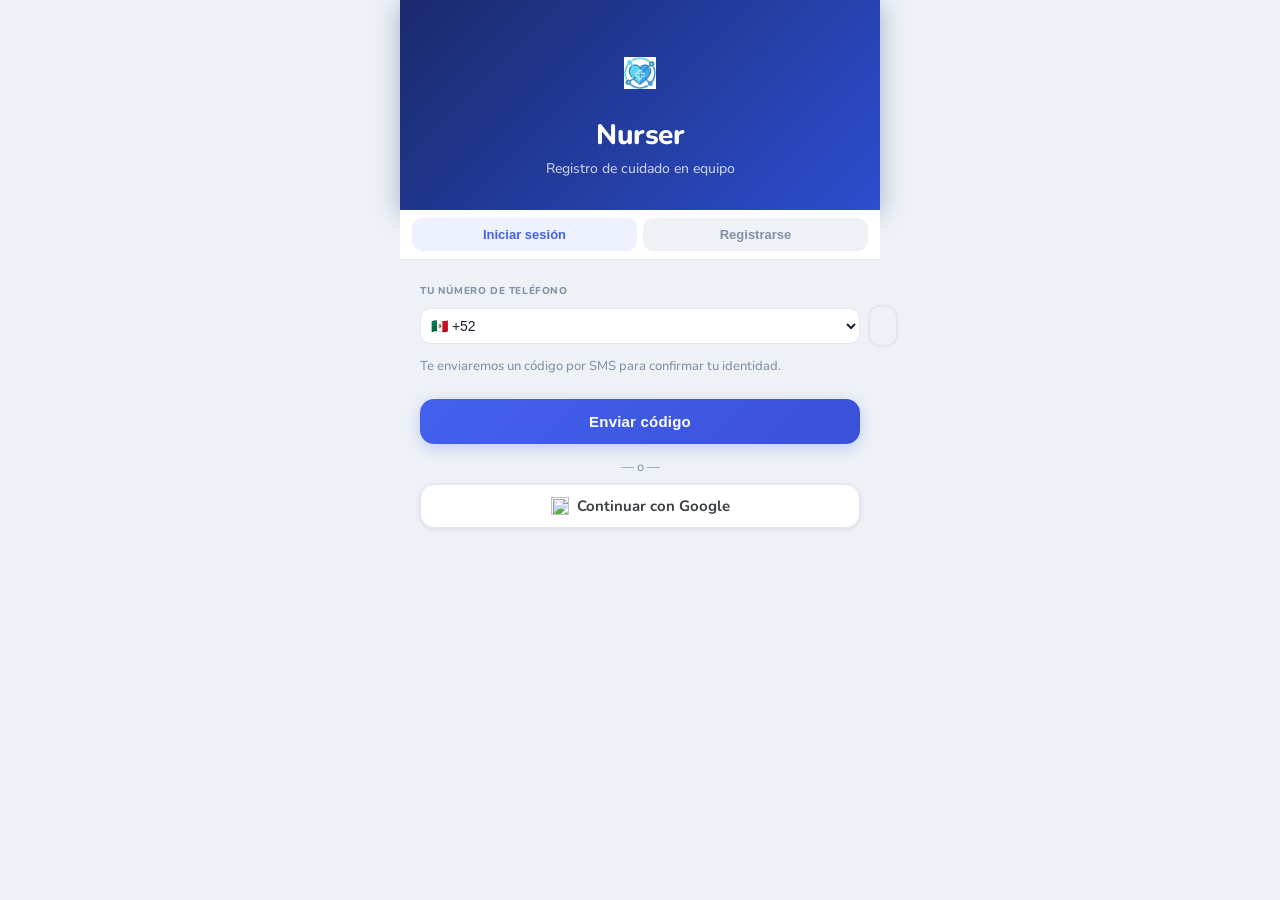
==== commit 76fa3a51: "Log in with google, plus contact form" ====
--- a/frontend/contributor.html
+++ b/frontend/contributor.html
@@ -86,9 +86,35 @@
     <div class="tp-footer-item" onclick="window.location.href='profile.html'">
       <span class="tp-fi-icon">👤</span> Mi perfil
     </div>
+    <div class="tp-footer-item" onclick="openContactModal()">
+      <span class="tp-fi-icon">💬</span> Contáctanos
+    </div>
     <div class="tp-footer-item" onclick="doLogout()">
       <span class="tp-fi-icon">🚪</span> <span style="color:var(--danger)">Cerrar sesión</span>
     </div>
+  </div>
+</div>
+
+<!-- ═══ CONTACT MODAL ═══ -->
+<div id="contactModal" style="display:none;position:fixed;inset:0;z-index:2000;background:rgba(0,0,0,0.45);align-items:center;justify-content:center;padding:20px">
+  <div style="background:#fff;border-radius:16px;padding:24px;width:100%;max-width:420px;box-shadow:0 8px 40px rgba(0,0,0,0.18)">
+    <div style="display:flex;align-items:center;justify-content:space-between;margin-bottom:16px">
+      <h2 style="font-size:17px;font-weight:700">💬 Contáctanos</h2>
+      <button onclick="closeContactModal()" style="background:none;border:none;font-size:22px;cursor:pointer;color:#888;line-height:1">&times;</button>
+    </div>
+    <div style="margin-bottom:12px">
+      <label style="display:block;font-size:12px;font-weight:700;color:#8292a5;margin-bottom:4px">Teléfono</label>
+      <input id="cntPhone" type="tel" style="width:100%;border:1px solid #e3e8f0;border-radius:10px;padding:10px 12px;font-size:15px;font-family:inherit;outline:none" placeholder="+52 55 1234 5678">
+    </div>
+    <div style="margin-bottom:12px">
+      <label style="display:block;font-size:12px;font-weight:700;color:#8292a5;margin-bottom:4px">Correo electrónico</label>
+      <input id="cntEmail" type="email" style="width:100%;border:1px solid #e3e8f0;border-radius:10px;padding:10px 12px;font-size:15px;font-family:inherit;outline:none" placeholder="tu@correo.com">
+    </div>
+    <div style="margin-bottom:16px">
+      <label style="display:block;font-size:12px;font-weight:700;color:#8292a5;margin-bottom:4px">Comentarios</label>
+      <textarea id="cntMessage" rows="4" style="width:100%;border:1px solid #e3e8f0;border-radius:10px;padding:10px 12px;font-size:15px;font-family:inherit;outline:none;resize:vertical" placeholder="¿En qué podemos ayudarte?"></textarea>
+    </div>
+    <button id="cntSendBtn" onclick="sendContact()" style="width:100%;padding:13px;background:linear-gradient(135deg,#4361ee,#3a50d9);color:#fff;border:none;border-radius:12px;font-size:15px;font-weight:800;font-family:inherit;cursor:pointer">Enviar mensaje</button>
   </div>
 </div>
 
@@ -696,9 +722,50 @@
   document.getElementById('teamsPanel').classList.remove('open');
 }
 
+// ── Contact modal ──
+function openContactModal() {
+  // Pre-fill phone/email from current user if available
+  const u = currentUser;
+  if (u) {
+    const phone = u.phone && u.phone.startsWith('google_') ? '' : (u.phone || '');
+    document.getElementById('cntPhone').value = phone;
+    document.getElementById('cntEmail').value = u.email || '';
+  }
+  document.getElementById('cntMessage').value = '';
+  document.getElementById('contactModal').style.display = 'flex';
+}
+function closeContactModal() {
+  document.getElementById('contactModal').style.display = 'none';
+}
+async function sendContact() {
+  const phone   = document.getElementById('cntPhone').value.trim();
+  const email   = document.getElementById('cntEmail').value.trim();
+  const message = document.getElementById('cntMessage').value.trim();
+  if (!message) { showToast('Escribe un comentario', true); return; }
+  const btn = document.getElementById('cntSendBtn');
+  btn.disabled = true; btn.textContent = 'Enviando...';
+  try {
+    const r = await apiFetch('/support/contact', {
+      method: 'POST',
+      body: JSON.stringify({ phone, email, message })
+    });
+    if (r && r.ok !== false) {
+      closeContactModal();
+      showToast('\u2705 Mensaje enviado. ¡Gracias!');
+    } else {
+      showToast('Error al enviar. Intenta de nuevo.', true);
+    }
+  } catch {
+    showToast('Error de conexión', true);
+  } finally {
+    btn.disabled = false; btn.textContent = 'Enviar mensaje';
+  }
+}
+
 // ── Logout ──
 async function doLogout() {
   await apiFetch('/auth/logout', { method: 'POST' }).catch(() => {});
+
   window.location.replace('login.html');
 }
 
--- a/frontend/nurser.css
+++ b/frontend/nurser.css
@@ -276,6 +276,32 @@
 .btn-primary:active, .btn-save:active { transform: scale(0.97); box-shadow: 0 2px 8px rgba(67,97,238,0.2); }
 .btn-primary:disabled, .btn-save:disabled { opacity: 0.55; cursor: not-allowed; transform: none; }
 
+.btn-google {
+  display: flex; align-items: center; justify-content: center;
+  width: 100%; padding: 11px 16px; margin-top: 8px;
+  background: #fff; color: #3c4043;
+  border: 1.5px solid var(--border); border-radius: var(--radius);
+  font-size: 15px; font-weight: 700; font-family: 'Nunito', inherit;
+  text-decoration: none; cursor: pointer;
+  transition: background 0.15s, box-shadow 0.15s;
+  box-shadow: var(--shadow-sm);
+}
+.btn-google:hover { background: #f8f9fa; box-shadow: var(--shadow-md); }
+
+.oauth-divider {
+  text-align: center; margin: 14px 0 4px;
+  color: var(--muted); font-size: 13px;
+}
+
+.phone-input-row { display: flex; gap: 8px; align-items: center; }
+.cc-select {
+  border: 1px solid var(--border); border-radius: 10px;
+  background: var(--card); font-size: 14px; font-family: 'Nunito', inherit;
+  color: var(--text); outline: none; cursor: pointer; flex-shrink: 0;
+  padding: 8px 6px;
+}
+.phone-input-row input { flex: 1; }
+
 .btn-outline {
   width: 100%; padding: 11px;
   background: transparent; color: var(--primary);
